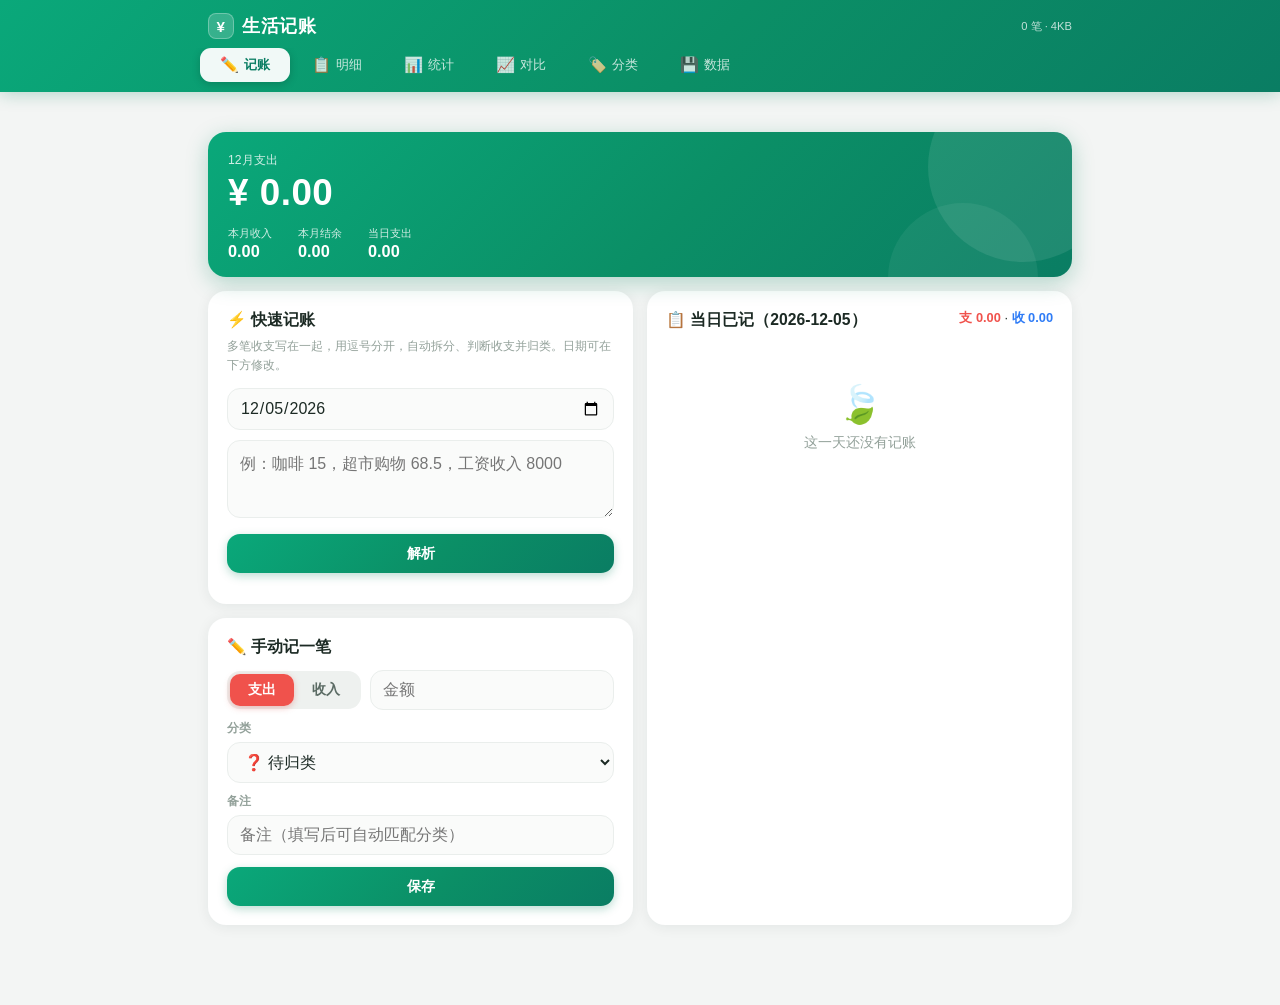
==== index.html @ 01156dc9 "Add files via upload" ====
<!DOCTYPE html>
<html lang="zh-CN">
<head>
<meta charset="UTF-8">
<meta name="viewport" content="width=device-width, initial-scale=1.0, viewport-fit=cover">
<meta name="theme-color" content="#0b8f66">
<meta name="apple-mobile-web-app-capable" content="yes">
<meta name="apple-mobile-web-app-status-bar-style" content="black-translucent">
<meta name="apple-mobile-web-app-title" content="生活记账">
<link rel="manifest" href="manifest.webmanifest">
<link rel="apple-touch-icon" href="icons/icon-192.png">
<link rel="icon" href="icons/icon-192.png">
<title>生活记账</title>
<link rel="stylesheet" href="css/style.css">
</head>
<body>
<header class="topbar">
  <div class="topbar-inner">
    <span class="logo"><span class="logo-mark">¥</span>生活记账</span>
    <span id="storageHint" class="storage-hint"></span>
  </div>
  <nav class="tabbar">
    <button class="tab active" data-tab="record"><span class="tab-icon">✏️</span><span>记账</span></button>
    <button class="tab" data-tab="detail"><span class="tab-icon">📋</span><span>明细</span></button>
    <button class="tab" data-tab="stats"><span class="tab-icon">📊</span><span>统计</span></button>
    <button class="tab" data-tab="compare"><span class="tab-icon">📈</span><span>对比</span></button>
    <button class="tab" data-tab="category"><span class="tab-icon">🏷️</span><span>分类</span></button>
    <button class="tab" data-tab="data"><span class="tab-icon">💾</span><span>数据</span></button>
  </nav>
</header>

<div id="remindHost" class="view" style="padding-bottom:0"></div>
<main id="view" class="view"></main>

<div id="toast" class="toast"></div>

<script src="js/store.js"></script>
<script src="js/theme.js"></script>
<script src="js/modal.js"></script>
<script src="js/parser.js"></script>
<script src="js/charts.js"></script>
<script src="js/xlsx.js"></script>
<script src="js/backup.js"></script>
<script src="js/app.js"></script>
<script>
if ('serviceWorker' in navigator && location.protocol !== 'file:') {
  navigator.serviceWorker.register('sw.js').catch(()=>{});
}
</script>
</body>
</html>
---- css/style.css ----
/* ===== 生活记账 — 视觉 2.0 ===== */
* { box-sizing: border-box; margin: 0; padding: 0; -webkit-tap-highlight-color: transparent; }
:root {
  --brand: #0b8f66;
  --brand-2: #0aa87a;
  --brand-deep: #086b4d;
  --grad: linear-gradient(135deg, #0aa87a 0%, #0b8f66 55%, #0a7d63 100%);
  --danger: #f0524c;
  --danger-soft: #fdeceb;
  --income: #2f7cf6;
  --income-soft: #eaf1fe;
  --bg: #f3f5f4;
  --card: #ffffff;
  --text: #1c2a24;
  --text-2: #5b6b64;
  --text-3: #93a19a;
  --line: #eaeeec;
  --r-lg: 18px;
  --r-md: 13px;
  --shadow: 0 2px 14px rgba(18, 46, 36, .07);
  --shadow-sm: 0 1px 5px rgba(18, 46, 36, .06);
  --btn-shadow: rgba(10, 130, 92, .28);
  --brand-soft: #eef4f1;
  --brand-soft-2: #e3ede8;
  --input-bg: #fafbfa;
  --track: #eef1ef;
}
html { font-size: 15px; }
body {
  font-family: -apple-system, BlinkMacSystemFont, "PingFang SC", "HarmonyOS Sans SC", "Microsoft YaHei UI", "Microsoft YaHei", sans-serif;
  background: var(--bg); color: var(--text);
  min-height: 100vh;
  padding-bottom: 40px;
}
::selection { background: var(--brand-soft-2); }

/* ===== 顶栏 + 顶部导航 ===== */
.topbar {
  position: sticky; top: 0; z-index: 30;
  background: var(--grad);
  padding-top: env(safe-area-inset-top);
  box-shadow: 0 2px 16px var(--btn-shadow);
}
.topbar-inner {
  max-width: 900px; margin: 0 auto;
  display: flex; align-items: center; justify-content: space-between;
  padding: 13px 18px 9px;
}
.logo { font-weight: 800; font-size: 1.12rem; color: #fff; letter-spacing: .5px; display: flex; align-items: center; gap: 8px; }
.logo-mark {
  display: inline-flex; align-items: center; justify-content: center;
  width: 26px; height: 26px; border-radius: 8px;
  background: rgba(255,255,255,.18); border: 1px solid rgba(255,255,255,.28);
  font-size: .95rem; font-weight: 800;
}
.storage-hint { font-size: .7rem; color: rgba(255,255,255,.75); font-variant-numeric: tabular-nums; }

.tabbar {
  max-width: 900px; margin: 0 auto;
  display: flex; gap: 2px;
  padding: 0 10px 10px;
  overflow-x: auto; scrollbar-width: none;
}
.tabbar::-webkit-scrollbar { display: none; }
.tab {
  flex: 1 0 auto; border: 0; cursor: pointer;
  display: flex; align-items: center; justify-content: center; gap: 5px;
  padding: 8px 13px; border-radius: 11px;
  background: transparent; color: rgba(255,255,255,.78);
  font-size: .84rem; font-weight: 500; white-space: nowrap;
  transition: background .18s, color .18s;
}
.tab .tab-icon { font-size: .95rem; line-height: 1; }
.tab:hover { background: rgba(255,255,255,.1); }
.tab.active {
  background: rgba(255,255,255,.94); color: var(--brand-deep); font-weight: 700;
  box-shadow: 0 2px 8px rgba(0, 0, 0, .18);
}

/* ===== 主区域 ===== */
.view { max-width: 900px; margin: 0 auto; padding: 16px 14px 30px; }

/* ===== 卡片 ===== */
.card {
  background: var(--card); border-radius: var(--r-lg);
  box-shadow: var(--shadow); padding: 18px; margin-bottom: 14px;
  border: 1px solid rgba(255,255,255,.6);
}
.card h3 { font-size: .98rem; font-weight: 700; margin-bottom: 12px; display: flow-root; }
.card .sub { font-size: .78rem; color: var(--text-3); margin: -6px 0 12px; line-height: 1.55; }

/* ===== 渐变总览卡 ===== */
.hero {
  background: var(--grad); border-radius: var(--r-lg);
  color: #fff; padding: 20px 20px 16px; margin-bottom: 14px;
  box-shadow: 0 6px 22px var(--btn-shadow);
  position: relative; overflow: hidden;
}
.hero::after {
  content: ''; position: absolute; right: -46px; top: -60px;
  width: 190px; height: 190px; border-radius: 50%;
  background: rgba(255,255,255,.09);
}
.hero::before {
  content: ''; position: absolute; right: 34px; bottom: -76px;
  width: 150px; height: 150px; border-radius: 50%;
  background: rgba(255,255,255,.06);
}
.hero .h-label { font-size: .76rem; color: rgba(255,255,255,.82); }
.hero .h-big {
  font-size: 2rem; font-weight: 800; letter-spacing: .5px;
  font-variant-numeric: tabular-nums; margin: 3px 0 12px;
}
.hero .h-row { display: flex; gap: 26px; position: relative; z-index: 1; }
.hero .h-item .h-label { font-size: .7rem; }
.hero .h-item .h-val { font-size: 1.02rem; font-weight: 700; font-variant-numeric: tabular-nums; margin-top: 1px; }

/* ===== 表单 ===== */
input, select, textarea, button { font: inherit; color: inherit; }
input[type=date], input[type=text], input[type=number], input[type=month], select, textarea {
  width: 100%; padding: 10px 12px; border: 1.5px solid var(--line);
  border-radius: var(--r-md); background: var(--input-bg); outline: none;
  transition: border-color .15s, background .15s;
}
input:focus, textarea:focus, select:focus { border-color: var(--brand-2); background: #fff; }
textarea { resize: vertical; min-height: 78px; line-height: 1.6; }
label.fld { display: block; font-size: .76rem; color: var(--text-3); margin: 10px 0 5px; font-weight: 600; }
.row { display: flex; gap: 9px; align-items: center; }
.row > * { flex: 1; }
.row .narrow { flex: 0 0 auto; }

.btn {
  display: inline-flex; align-items: center; justify-content: center; gap: 5px;
  padding: 10px 18px; border: 0; border-radius: var(--r-md); cursor: pointer;
  background: var(--grad); color: #fff; font-weight: 700; font-size: .9rem;
  box-shadow: 0 3px 10px var(--btn-shadow);
  transition: transform .12s, box-shadow .12s, filter .12s;
}
.btn:hover { filter: brightness(1.05); }
.btn:active { transform: scale(.97); box-shadow: 0 1px 4px var(--btn-shadow); }
.btn.ghost { background: var(--brand-soft); color: var(--brand-deep); box-shadow: none; }
.btn.danger { background: linear-gradient(135deg, #f2655f, #e04841); box-shadow: 0 3px 10px rgba(220, 70, 60, .25); }
.btn.small { padding: 6px 12px; font-size: .78rem; border-radius: 10px; }
.btn.block { width: 100%; margin-top: 12px; }
.btn:disabled { opacity: .5; cursor: default; }

/* 支出/收入切换 */
.seg { display: inline-flex; background: var(--track); border-radius: var(--r-md); padding: 3px; }
.seg button {
  border: 0; background: transparent; padding: 7px 18px; cursor: pointer;
  color: var(--text-2); font-size: .85rem; font-weight: 600; border-radius: 10px;
  transition: all .15s;
}
.seg button.on-expense { background: var(--danger); color: #fff; box-shadow: 0 2px 6px rgba(224,82,76,.35); }
.seg button.on-income { background: var(--income); color: #fff; box-shadow: 0 2px 6px rgba(47,124,246,.35); }

/* 金额颜色 */
.amt-expense { color: var(--danger); font-weight: 700; font-variant-numeric: tabular-nums; }
.amt-income { color: var(--income); font-weight: 700; font-variant-numeric: tabular-nums; }

/* ===== 解析预览 ===== */
.parse-list { margin-top: 12px; }
.parse-item {
  display: flex; gap: 7px; align-items: center;
  padding: 8px 0; border-bottom: 1px dashed var(--line);
}
.parse-item:last-child { border-bottom: 0; }
.parse-item .p-note { flex: 1 1 40%; font-size: .85rem; min-width: 0; overflow: hidden; text-overflow: ellipsis; white-space: nowrap; }
.parse-item select { flex: 0 0 112px; padding: 6px 8px; font-size: .8rem; border-radius: 9px; }
.parse-item input.p-amt { flex: 0 0 86px; padding: 6px 8px; font-size: .85rem; text-align: right; border-radius: 9px; }
.parse-item .p-type {
  flex: 0 0 auto; border: 0; border-radius: 8px; padding: 5px 9px;
  font-size: .74rem; font-weight: 700; cursor: pointer; color: #fff;
}
.parse-item .p-type.t-expense { background: var(--danger); }
.parse-item .p-type.t-income { background: var(--income); }
.parse-item .p-del { flex: 0 0 auto; border: 0; background: none; color: var(--text-3); cursor: pointer; font-size: 1rem; padding: 3px; }
.parse-item .p-del:hover { color: var(--danger); }

/* ===== 记录条目 ===== */
.day-group { margin-bottom: 6px; }
.day-head {
  display: flex; justify-content: space-between; align-items: baseline;
  padding: 10px 6px 7px; font-size: .78rem; color: var(--text-3);
}
.day-head b { color: var(--text); font-size: .88rem; font-weight: 700; }
.day-list { background: var(--card); border-radius: var(--r-lg); box-shadow: var(--shadow-sm); overflow: hidden; }
.entry {
  display: flex; align-items: center; gap: 11px;
  padding: 11px 14px;
  border-bottom: 1px solid var(--line);
  transition: background .12s;
}
.entry:last-child { border-bottom: 0; }
.entry:hover { background: var(--input-bg); }
.entry .e-ico {
  flex: 0 0 38px; width: 38px; height: 38px; border-radius: 12px;
  display: flex; align-items: center; justify-content: center;
  font-size: 1.15rem; cursor: pointer; user-select: none;
}
.entry .e-mid { flex: 1; min-width: 0; }
.entry .e-cat { font-size: .84rem; font-weight: 600; }
.entry .e-cat.unknown { color: var(--danger); }
.entry .e-note { font-size: .73rem; color: var(--text-3); margin-top: 1px; overflow: hidden; text-overflow: ellipsis; white-space: nowrap; }
.entry .e-amt { flex: 0 0 auto; font-size: .95rem; }
.entry .e-ops { flex: 0 0 auto; display: flex; gap: 0; opacity: .55; }
.entry .e-ops button { border: 0; background: none; cursor: pointer; font-size: .9rem; color: var(--text-3); padding: 4px 5px; border-radius: 7px; }
.entry .e-ops button:hover { background: var(--track); color: var(--text); }
.entry.editing { flex-wrap: wrap; background: var(--brand-soft); }

/* ===== 汇总条 ===== */
.summary-strip { display: flex; gap: 10px; margin-bottom: 14px; }
.summary-box {
  flex: 1; background: var(--card); border-radius: var(--r-lg); box-shadow: var(--shadow-sm);
  padding: 12px 8px; text-align: center;
}
.summary-box .s-label { font-size: .7rem; color: var(--text-3); }
.summary-box .s-val { font-size: 1.06rem; font-weight: 800; margin-top: 3px; font-variant-numeric: tabular-nums; }

/* ===== 期间导航 ===== */
.period-nav { display: flex; align-items: center; gap: 9px; margin-bottom: 14px; }
.period-nav .pn-btn {
  flex: 0 0 auto; width: 36px; height: 36px; border: 0;
  border-radius: 11px; background: var(--card); box-shadow: var(--shadow-sm);
  cursor: pointer; font-size: 1.05rem; color: var(--text-2);
}
.period-nav .pn-btn:hover { color: var(--brand); }
.period-nav .pn-label {
  flex: 1; text-align: center; font-weight: 800; font-size: 1rem;
  border: 0; background: var(--card); box-shadow: var(--shadow-sm);
  border-radius: 11px; padding: 9px 8px; cursor: pointer; color: var(--text);
  transition: color .15s, box-shadow .15s;
}
.period-nav .pn-label:hover { color: var(--brand); box-shadow: var(--shadow); }
.period-nav input[type=month] { flex: 1; text-align: center; font-weight: 800; background: var(--card); border: 0; box-shadow: var(--shadow-sm); }

.pill-group { display: flex; gap: 7px; flex-wrap: wrap; margin-bottom: 14px; align-items: center; }
.pill {
  border: 0; background: var(--card); border-radius: 20px;
  padding: 7px 15px; font-size: .8rem; cursor: pointer; color: var(--text-2);
  box-shadow: var(--shadow-sm); font-weight: 600;
  transition: all .15s;
}
.pill:hover { color: var(--brand); }
.pill.active { background: var(--grad); color: #fff; box-shadow: 0 3px 10px var(--btn-shadow); }

/* ===== 分类统计行 ===== */
.cat-row { display: flex; align-items: center; gap: 10px; padding: 9px 2px; }
.cat-row .c-ico {
  flex: 0 0 34px; width: 34px; height: 34px; border-radius: 10px;
  display: flex; align-items: center; justify-content: center; font-size: 1rem;
}
.cat-row .c-name { flex: 1; font-size: .85rem; font-weight: 600; min-width: 0; }
.cat-row .c-cnt { font-size: .7rem; color: var(--text-3); font-weight: 400; }
.cat-row .c-amt { font-weight: 700; font-size: .88rem; font-variant-numeric: tabular-nums; }
.cat-row .c-pct { flex: 0 0 44px; text-align: right; font-size: .73rem; color: var(--text-3); font-variant-numeric: tabular-nums; }
.bar-bg { height: 4px; background: var(--track); border-radius: 2px; overflow: hidden; margin-top: 4px; }
.bar-fg { height: 100%; border-radius: 2px; }

/* ===== 分类管理 ===== */
.cat-edit { display: flex; flex-direction: column; gap: 5px; padding: 11px 0; border-bottom: 1px solid var(--line); }
.cat-edit:last-child { border-bottom: 0; }
.cat-edit .ce-top { display: flex; gap: 7px; align-items: center; }
.cat-edit input.ce-icon { flex: 0 0 46px; text-align: center; padding: 6px 2px; font-size: 1rem; border-radius: 10px; }
.cat-edit input.ce-name { flex: 0 0 108px; padding: 7px 9px; font-size: .85rem; border-radius: 10px; }
.cat-edit input.ce-color { flex: 0 0 38px; height: 34px; padding: 2px; border: 1.5px solid var(--line); border-radius: 10px; background: var(--card); cursor: pointer; }
.cat-edit input.ce-kw { padding: 7px 9px; font-size: .78rem; border-radius: 10px; }
.cat-edit .ce-del { flex: 0 0 auto; border: 0; background: none; color: var(--text-3); cursor: pointer; font-size: 1rem; padding: 4px; border-radius: 8px; }
.cat-edit .ce-del:hover { color: var(--danger); background: var(--danger-soft); }

/* ===== 图表 ===== */
.chart-wrap { width: 100%; overflow-x: auto; }
.chart-wrap svg { display: block; }
.legend { display: flex; flex-wrap: wrap; gap: 12px; margin-top: 10px; }
.legend .lg { display: flex; align-items: center; gap: 5px; font-size: .75rem; color: var(--text-2); font-weight: 600; }
.legend .lg .dot { width: 9px; height: 9px; border-radius: 3px; }

/* ===== 表格 ===== */
table.simple { width: 100%; border-collapse: collapse; font-size: .8rem; font-variant-numeric: tabular-nums; }
table.simple th, table.simple td { padding: 7px 9px; border-bottom: 1px solid var(--line); text-align: right; white-space: nowrap; }
table.simple th:first-child, table.simple td:first-child { text-align: left; }
table.simple th { color: var(--text-3); font-weight: 600; background: var(--input-bg); }
table.simple tr:last-child td { border-bottom: 0; }
.table-scroll { overflow-x: auto; }

/* ===== toast ===== */
.toast {
  position: fixed; left: 50%; top: 76px; transform: translateX(-50%) translateY(-8px);
  background: rgba(24, 36, 30, .93); color: #fff; padding: 10px 20px; border-radius: 24px;
  font-size: .85rem; opacity: 0; pointer-events: none; transition: all .28s cubic-bezier(.2,.8,.3,1); z-index: 99;
  max-width: 86vw; text-align: center; box-shadow: 0 6px 20px rgba(0,0,0,.2);
}
.toast.show { opacity: 1; transform: translateX(-50%) translateY(0); }

/* ===== 空状态 ===== */
.empty { text-align: center; color: var(--text-3); font-size: .85rem; padding: 40px 0; }
.empty .big { font-size: 2.3rem; margin-bottom: 8px; }

.badge { display: inline-block; min-width: 17px; padding: 1px 6px; border-radius: 10px; background: var(--danger); color: #fff; font-size: .66rem; text-align: center; font-weight: 700; }

/* ===== 分类按钮网格（分类页） ===== */
.cat-grid { display: grid; grid-template-columns: repeat(auto-fill, minmax(96px, 1fr)); gap: 9px; }
.cat-btn {
  border: 1.5px solid var(--line); background: var(--card); border-radius: var(--r-md);
  padding: 11px 6px 9px; cursor: pointer; text-align: center;
  display: flex; flex-direction: column; align-items: center; gap: 5px;
  transition: transform .12s, border-color .15s, box-shadow .15s;
  position: relative;
}
.cat-btn:hover { transform: translateY(-2px); box-shadow: var(--shadow); }
.cat-btn.on { border-color: var(--brand-2); background: var(--brand-soft); }
.cat-btn .cb-ico {
  width: 34px; height: 34px; border-radius: 11px;
  display: flex; align-items: center; justify-content: center; font-size: 1.05rem;
}
.cat-btn .cb-name { font-size: .76rem; font-weight: 600; line-height: 1.25; word-break: break-all; }
.cat-btn .cb-sum { font-size: .66rem; color: var(--text-3); font-variant-numeric: tabular-nums; }
.cat-btn .cb-kwn {
  position: absolute; top: 4px; right: 5px;
  font-size: .6rem; color: var(--text-3); background: var(--track, #eef1f0);
  border-radius: 8px; padding: 0 4px; line-height: 1.5;
}
.cat-add-btn { border-style: dashed; color: var(--text-3); justify-content: center; }

/* 分类详情抽屉 */
.cat-panel {
  margin-top: 12px; border: 1.5px solid var(--brand-2); border-radius: var(--r-md);
  padding: 14px; background: var(--brand-soft);
}
.cat-panel .cp-head { display: flex; align-items: center; gap: 9px; margin-bottom: 10px; }
.cat-panel .cp-head .cp-ico {
  width: 40px; height: 40px; border-radius: 12px; flex: 0 0 auto;
  display: flex; align-items: center; justify-content: center; font-size: 1.2rem;
}
.cat-panel .cp-head .cp-t { flex: 1; }
.cat-panel .cp-head .cp-t b { font-size: .95rem; }
.cat-panel .cp-head .cp-t div { font-size: .72rem; color: var(--text-3); }
.cat-panel .cp-close { border: 0; background: none; cursor: pointer; font-size: 1.1rem; color: var(--text-3); padding: 4px; }
.cat-panel .cp-recent { max-height: 220px; overflow-y: auto; border-radius: var(--r-md); background: var(--card); }
.cat-panel .cp-recent .entry { padding: 8px 11px; }

/* 关键词 tag */
.kw-box { display: flex; flex-wrap: wrap; gap: 5px; padding: 8px; background: var(--card); border-radius: var(--r-md); min-height: 40px; }
.kw-tag {
  display: inline-flex; align-items: center; gap: 4px;
  background: var(--brand-soft-2); color: var(--brand-deep);
  border-radius: 7px; padding: 3px 6px 3px 8px; font-size: .74rem; font-weight: 600;
}
.kw-tag button { border: 0; background: none; cursor: pointer; color: inherit; opacity: .5; font-size: .82rem; padding: 0 1px; line-height: 1; }
.kw-tag button:hover { opacity: 1; color: var(--danger); }

/* ===== 主题选择 ===== */
.theme-grid { display: grid; grid-template-columns: repeat(auto-fill, minmax(88px, 1fr)); gap: 10px; }
.theme-item { cursor: pointer; text-align: center; }
.theme-item .t-swatch {
  height: 46px; border-radius: var(--r-md); border: 2.5px solid transparent;
  display: flex; align-items: center; justify-content: center; color: #fff; font-size: 1.1rem;
  transition: transform .12s;
}
.theme-item:hover .t-swatch { transform: translateY(-2px); }
.theme-item.on .t-swatch { border-color: var(--text); }
.theme-item .t-name { font-size: .72rem; margin-top: 5px; color: var(--text-2); font-weight: 600; }

/* ===== 迷你图矩阵（对比页） ===== */
.mini-grid { display: grid; grid-template-columns: repeat(auto-fill, minmax(180px, 1fr)); gap: 10px; }
.mini-card { border: 1px solid var(--line); border-radius: var(--r-md); padding: 10px; background: var(--card); }
.mini-card .m-head { display: flex; align-items: center; gap: 6px; margin-bottom: 2px; }
.mini-card .m-head .m-ico { font-size: .9rem; }
.mini-card .m-head .m-name { font-size: .78rem; font-weight: 700; flex: 1; min-width: 0; overflow: hidden; text-overflow: ellipsis; white-space: nowrap; }
.mini-card .m-vals { display: flex; gap: 8px; flex-wrap: wrap; margin-bottom: 3px; }
.mini-card .m-v { font-size: .68rem; color: var(--text-3); font-variant-numeric: tabular-nums; }
.mini-card .m-v b { font-variant-numeric: tabular-nums; }
.mini-card .m-diff { font-size: .68rem; font-weight: 700; font-variant-numeric: tabular-nums; }

/* ===== 开关 ===== */
.switch { position: relative; display: inline-block; width: 44px; height: 25px; flex: 0 0 auto; }
.switch input { opacity: 0; width: 0; height: 0; }
.switch .sl {
  position: absolute; cursor: pointer; inset: 0; background: #cdd6d2;
  border-radius: 25px; transition: .22s;
}
.switch .sl:before {
  content: ''; position: absolute; height: 19px; width: 19px; left: 3px; bottom: 3px;
  background: #fff; border-radius: 50%; transition: .22s; box-shadow: 0 1px 3px rgba(0,0,0,.2);
}
.switch input:checked + .sl { background: var(--brand-2); }
.switch input:checked + .sl:before { transform: translateX(19px); }

/* 设置行 */
.set-row { display: flex; align-items: center; gap: 10px; padding: 10px 0; border-bottom: 1px solid var(--line); }
.set-row:last-child { border-bottom: 0; }
.set-row .sr-t { flex: 1; min-width: 0; }
.set-row .sr-t b { font-size: .86rem; font-weight: 600; display: block; }
.set-row .sr-t span { font-size: .72rem; color: var(--text-3); line-height: 1.5; }

/* 文件路径显示 */
.path-box {
  font-size: .74rem; color: var(--text-2); background: var(--brand-soft); border-radius: 9px;
  padding: 7px 10px; word-break: break-all; margin-top: 6px; font-family: ui-monospace, Consolas, monospace;
}

/* 图表工具条 */
.chart-tools { display: flex; gap: 6px; align-items: center; flex-wrap: wrap; margin-bottom: 10px; }
.chart-tools .spacer { flex: 1; }
.seg-mini { display: inline-flex; background: var(--track, #eef1ef); border-radius: 9px; padding: 2px; }
.seg-mini button {
  border: 0; background: transparent; padding: 5px 11px; cursor: pointer;
  color: var(--text-2); font-size: .75rem; font-weight: 600; border-radius: 7px; transition: all .15s;
}
.seg-mini button.on { background: var(--card); color: var(--brand-deep); box-shadow: var(--shadow-sm); }

/* 负债卡 */
.debt-strip { display: flex; gap: 10px; margin-bottom: 14px; flex-wrap: wrap; }
.debt-box {
  flex: 1 1 120px; border-radius: var(--r-lg); padding: 12px 14px;
  background: var(--card); box-shadow: var(--shadow-sm); border-left: 3px solid var(--line);
}
.debt-box .d-label { font-size: .7rem; color: var(--text-3); }
.debt-box .d-val { font-size: 1.02rem; font-weight: 800; margin-top: 3px; font-variant-numeric: tabular-nums; }
.debt-box.warn { border-left-color: #f5a524; }
.debt-box.bad { border-left-color: var(--danger); }
.debt-box.good { border-left-color: var(--brand-2); }

/* ===== 日期跳转选择器 ===== */
.pk-sec { margin-bottom: 14px; }
.pk-sec:last-child { margin-bottom: 0; }
.pk-label { font-size: .76rem; color: var(--text-3); font-weight: 600; margin-bottom: 7px; }
.pk-years { display: flex; gap: 6px; flex-wrap: wrap; }
.pk-y {
  border: 1.5px solid var(--line); background: var(--card); border-radius: 9px;
  padding: 7px 14px; font-size: .84rem; font-weight: 600; cursor: pointer; color: var(--text-2);
  transition: all .14s;
}
.pk-y:hover { border-color: var(--brand-2); }
.pk-y.on { background: var(--grad); border-color: transparent; color: #fff; }
.pk-months { display: grid; grid-template-columns: repeat(4, 1fr); gap: 6px; }
.pk-m {
  border: 1.5px solid var(--line); background: var(--card); border-radius: 9px;
  padding: 9px 2px 7px; cursor: pointer; text-align: center; transition: all .14s;
}
.pk-m:hover { border-color: var(--brand-2); }
.pk-m.on { background: var(--grad); border-color: transparent; }
.pk-m.on .pk-mn, .pk-m.on .pk-ma { color: #fff; }
.pk-m.empty { opacity: .42; }
.pk-mn { font-size: .82rem; font-weight: 600; color: var(--text); }
.pk-ma { font-size: .62rem; color: var(--text-3); font-variant-numeric: tabular-nums; margin-top: 1px; }
.pk-jump { display: flex; gap: 7px; align-items: center; }
.pk-jump input { flex: 1; }

/* 明细页里被跳转命中的那一天，高亮一下好找 */
.day-group.hit .day-head b { color: var(--brand); }
.day-group.hit .day-list {
  outline: 2px solid var(--brand-2); outline-offset: 2px;
  animation: hitFade 2.4s ease-out forwards;
}
@keyframes hitFade { 0%,60% { outline-color: var(--brand-2); } 100% { outline-color: transparent; } }

/* ===== 备份提醒条 ===== */
.remind-bar {
  display: flex; align-items: center; gap: 10px;
  background: #fff4e0; border: 1.5px solid #f0b95c; border-radius: var(--r-md);
  padding: 10px 12px; margin-bottom: 14px;
}
.remind-bar .rb-ico { font-size: 1.1rem; flex: 0 0 auto; }
.remind-bar .rb-t { flex: 1; min-width: 0; font-size: .8rem; color: #7a5410; line-height: 1.5; }
.remind-bar .rb-t b { color: #5c3d06; }
.remind-bar .btn { flex: 0 0 auto; }
.remind-bar .rb-x { border: 0; background: none; cursor: pointer; color: #b08a4a; font-size: .95rem; padding: 4px; flex: 0 0 auto; }
body.theme-dark .remind-bar { background: #3a2f18; border-color: #7a5f26; }
body.theme-dark .remind-bar .rb-t { color: #e8c98a; }
body.theme-dark .remind-bar .rb-t b { color: #f5dea8; }

/* ===== 弹窗 ===== */
.modal-mask {
  position: fixed; inset: 0; z-index: 200;
  background: rgba(12, 20, 16, .45); backdrop-filter: blur(2px);
  display: flex; align-items: center; justify-content: center;
  padding: 20px;
  opacity: 0; transition: opacity .16s;
}
.modal-mask.show { opacity: 1; }
.modal-box {
  background: var(--card); border-radius: var(--r-lg);
  box-shadow: 0 12px 40px rgba(0,0,0,.28);
  width: 100%; max-width: 420px; max-height: 86vh;
  display: flex; flex-direction: column;
  transform: translateY(10px) scale(.98); transition: transform .18s cubic-bezier(.2,.8,.3,1);
}
.modal-mask.show .modal-box { transform: none; }
.modal-head { padding: 16px 18px 10px; font-size: 1rem; font-weight: 700; }
.modal-body { padding: 0 18px; overflow-y: auto; flex: 1; }
.modal-foot { padding: 14px 18px 16px; display: flex; gap: 9px; justify-content: flex-end; }
.modal-foot .btn { min-width: 82px; }
.modal-hint { font-size: .78rem; color: var(--text-3); line-height: 1.55; margin-bottom: 9px; }
.modal-text { font-size: .87rem; line-height: 1.65; color: var(--text-2); white-space: pre-wrap; }
.modal-input { width: 100%; }
.modal-choices { display: flex; flex-direction: column; gap: 7px; }
.modal-choice {
  display: flex; align-items: flex-start; gap: 9px; cursor: pointer;
  border: 1.5px solid var(--line); border-radius: var(--r-md); padding: 10px 12px;
  transition: border-color .15s, background .15s;
}
.modal-choice:hover { border-color: var(--brand-2); }
.modal-choice input { margin-top: 3px; flex: 0 0 auto; accent-color: var(--brand-2); }
.modal-choice:has(input:checked) { border-color: var(--brand-2); background: var(--brand-soft); }
.modal-choice span { flex: 1; min-width: 0; }
.modal-choice b { font-size: .86rem; font-weight: 600; display: block; }
.modal-choice i { font-size: .74rem; color: var(--text-3); font-style: normal; line-height: 1.5; display: block; margin-top: 2px; }

/* ===== 深色主题微调 ===== */
body.theme-dark .card { border-color: rgba(255,255,255,.04); }
body.theme-dark input[type=date], body.theme-dark input[type=text], body.theme-dark input[type=number],
body.theme-dark input[type=month], body.theme-dark input[type=time], body.theme-dark select, body.theme-dark textarea {
  background: var(--input-bg); color: var(--text);
}
body.theme-dark input:focus, body.theme-dark textarea:focus, body.theme-dark select:focus { background: #2a333a; }
body.theme-dark .entry { border-bottom-color: #262f36; }
body.theme-dark .entry:hover { background: #232c33; }
body.theme-dark .entry.editing { background: #262f36; }
body.theme-dark .seg { background: #2a333a; }
body.theme-dark .btn.ghost { background: #2c363d; color: #cfe4da; }
body.theme-dark table.simple th { background: #232c33; }
body.theme-dark .bar-bg, body.theme-dark .cat-panel .cp-recent { background: #2a333a; }
body.theme-dark .day-list { background: var(--card); }
body.theme-dark .entry .e-ops button:hover { background: #2f393f; }
body.theme-dark .switch .sl { background: #46525a; }
body.theme-dark ::selection { background: #2c6b55; }
body.theme-dark .modal-mask { background: rgba(0,0,0,.6); }
body.theme-dark .cat-btn { background: #232c33; }
body.theme-dark .mini-card { background: #232c33; }

/* ===== 宽屏（平板 / 电脑） ===== */
@media (min-width: 720px) {
  html { font-size: 16px; }
  .view { padding: 20px 18px 40px; }
  /* 左右两栏等高：右栏卡片撑满整列 */
  .layout-wide { display: grid; grid-template-columns: 1fr 1fr; gap: 14px; align-items: stretch; }
  .layout-wide > .col { display: flex; flex-direction: column; min-width: 0; }
  .layout-wide > .col > .card:last-child { margin-bottom: 0; }
  .layout-wide > .col.grow > .card.fill { flex: 1; display: flex; flex-direction: column; min-height: 0; }
  .layout-wide > .col.grow > .card.fill > .fill-body { flex: 1; overflow-y: auto; min-height: 0; }
  .tab { flex: 0 0 auto; padding: 8px 20px; }
  .hero .h-big { font-size: 2.3rem; }
  .cat-grid { grid-template-columns: repeat(auto-fill, minmax(104px, 1fr)); }
}
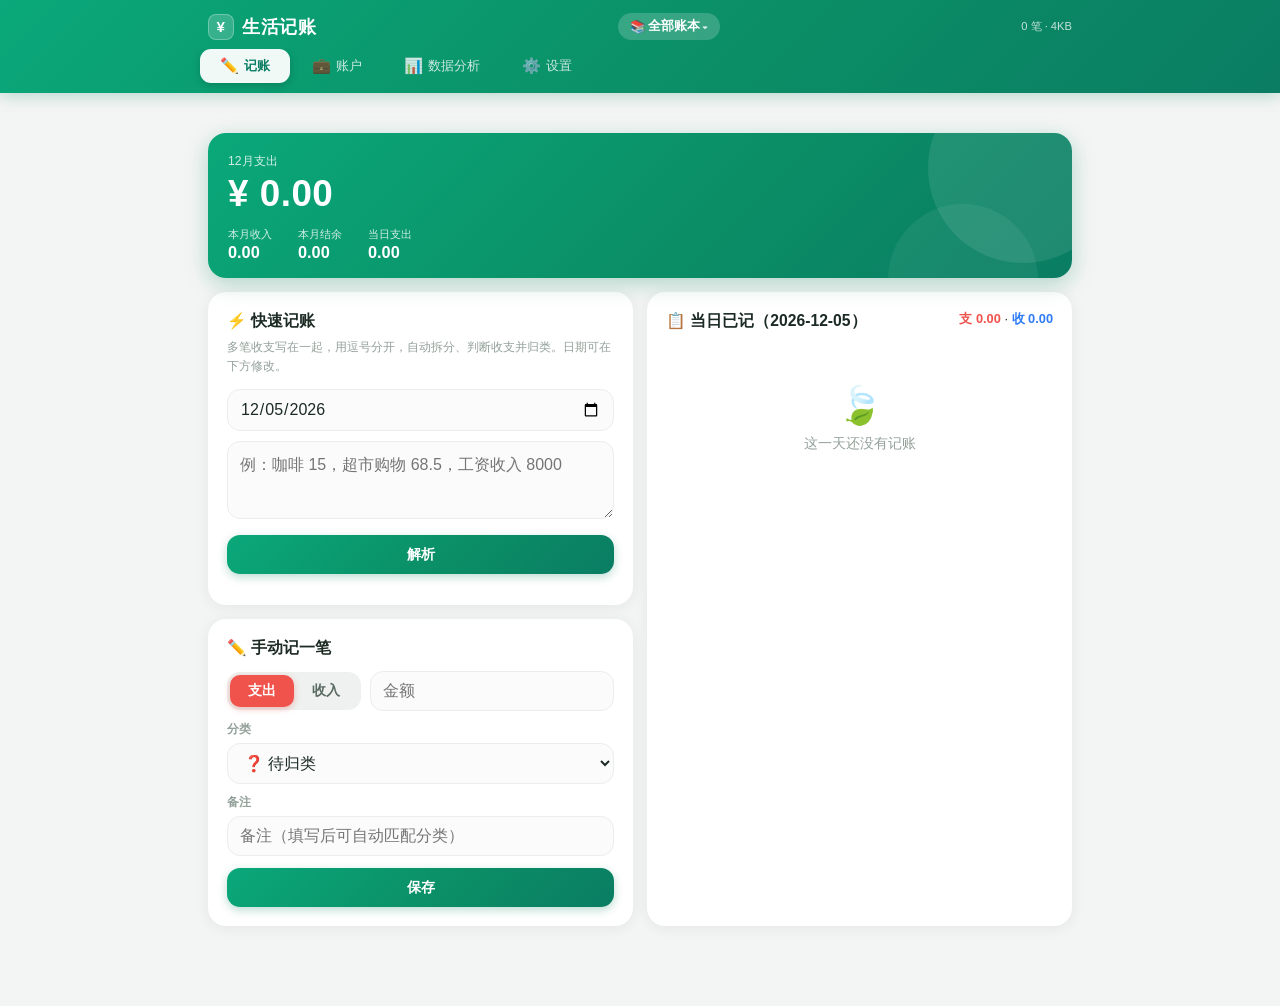
==== commit eec68654: "Add files via upload" ====
--- a/index.html
+++ b/index.html
@@ -17,15 +17,14 @@
 <header class="topbar">
   <div class="topbar-inner">
     <span class="logo"><span class="logo-mark">¥</span>生活记账</span>
+    <button id="ledgerChip" class="ledger-chip" title="切换 / 管理账本">📒 <span id="ledgerName">全部账本</span> <span class="lc-caret">▾</span></button>
     <span id="storageHint" class="storage-hint"></span>
   </div>
   <nav class="tabbar">
     <button class="tab active" data-tab="record"><span class="tab-icon">✏️</span><span>记账</span></button>
-    <button class="tab" data-tab="detail"><span class="tab-icon">📋</span><span>明细</span></button>
-    <button class="tab" data-tab="stats"><span class="tab-icon">📊</span><span>统计</span></button>
-    <button class="tab" data-tab="compare"><span class="tab-icon">📈</span><span>对比</span></button>
-    <button class="tab" data-tab="category"><span class="tab-icon">🏷️</span><span>分类</span></button>
-    <button class="tab" data-tab="data"><span class="tab-icon">💾</span><span>数据</span></button>
+    <button class="tab" data-tab="accounts"><span class="tab-icon">💼</span><span>账户</span></button>
+    <button class="tab" data-tab="analysis"><span class="tab-icon">📊</span><span>数据分析</span></button>
+    <button class="tab" data-tab="settings"><span class="tab-icon">⚙️</span><span>设置</span></button>
   </nav>
 </header>
 
--- a/css/style.css
+++ b/css/style.css
@@ -421,6 +421,82 @@
 .debt-box.bad { border-left-color: var(--danger); }
 .debt-box.good { border-left-color: var(--brand-2); }
 
+/* ===== 顶部账本切换标签 ===== */
+.ledger-chip {
+  border: 0; cursor: pointer; border-radius: 20px;
+  background: rgba(255,255,255,.18); color: #fff;
+  padding: 5px 12px; font-size: .8rem; font-weight: 600;
+  display: inline-flex; align-items: center; gap: 2px; max-width: 46vw;
+  white-space: nowrap; overflow: hidden;
+}
+.ledger-chip:hover { background: rgba(255,255,255,.28); }
+.ledger-chip #ledgerName { overflow: hidden; text-overflow: ellipsis; }
+.ledger-chip .lc-caret { opacity: .8; font-size: .7rem; }
+
+/* 账本切换弹窗 */
+.ledger-list { display: flex; flex-direction: column; gap: 6px; margin-bottom: 12px; }
+.ledger-row {
+  display: flex; align-items: center; gap: 10px; width: 100%;
+  border: 1.5px solid var(--line); background: var(--card); border-radius: var(--r-md);
+  padding: 11px 13px; cursor: pointer; text-align: left; color: var(--text);
+}
+.ledger-row:hover { border-color: var(--brand-2); }
+.ledger-row.on { background: var(--brand-soft); border-color: var(--brand-2); }
+.ledger-row .lr-ico { font-size: 1.15rem; flex: 0 0 auto; }
+.ledger-row .lr-name { flex: 1; font-size: .88rem; font-weight: 600; }
+.ledger-row .lr-ck { color: var(--brand); font-weight: 800; }
+
+/* ===== 子标签栏（数据分析 / 设置） ===== */
+.subtab-bar {
+  display: flex; gap: 6px; margin-bottom: 14px;
+  background: var(--card); padding: 5px; border-radius: var(--r-md); box-shadow: var(--shadow-sm);
+}
+.subtab {
+  flex: 1; border: 0; background: transparent; cursor: pointer;
+  padding: 9px 6px; border-radius: 10px; font-size: .86rem; font-weight: 600; color: var(--text-2);
+  transition: all .15s;
+}
+.subtab.on { background: var(--grad); color: #fff; box-shadow: 0 2px 8px var(--btn-shadow); }
+
+/* ===== 账户页 ===== */
+.acct-list { display: flex; flex-direction: column; gap: 8px; }
+.acct-row {
+  display: flex; align-items: center; gap: 12px; width: 100%;
+  border: 1px solid var(--line); background: var(--card); border-radius: var(--r-md);
+  padding: 11px 13px; cursor: pointer; text-align: left; color: var(--text);
+  transition: transform .1s, box-shadow .15s;
+}
+.acct-row:hover { transform: translateY(-1px); box-shadow: var(--shadow-sm); }
+.acct-row .ar-ico {
+  flex: 0 0 40px; width: 40px; height: 40px; border-radius: 12px;
+  display: flex; align-items: center; justify-content: center; font-size: 1.2rem;
+}
+.acct-row .ar-mid { flex: 1; min-width: 0; }
+.acct-row .ar-name { font-size: .9rem; font-weight: 700; display: block; }
+.acct-row .ar-name .ar-kind { font-size: .68rem; font-weight: 400; color: var(--text-3); font-style: normal; margin-left: 4px; }
+.acct-row .ar-sub { font-size: .72rem; color: var(--text-3); }
+.acct-row .ar-bal { font-size: 1.02rem; font-weight: 800; font-variant-numeric: tabular-nums; }
+.acct-row .ar-bal.neg { color: var(--danger); }
+
+.acct-pick { display: flex; align-items: center; gap: 10px; }
+
+/* 账户标签（明细里的小标记） */
+.e-acct {
+  font-size: .66rem; color: var(--text-3); background: var(--track);
+  border-radius: 6px; padding: 1px 5px; margin-left: 6px; font-weight: 500; white-space: nowrap;
+}
+
+/* 账本管理（设置页） */
+.ledger-manage { display: flex; flex-direction: column; gap: 6px; margin-bottom: 12px; }
+.lm-row { display: flex; align-items: center; gap: 10px; padding: 9px 4px; border-bottom: 1px solid var(--line); }
+.lm-row:last-child { border-bottom: 0; }
+.lm-row .lm-ico { font-size: 1.1rem; }
+.lm-row .lm-name { flex: 1; font-size: .86rem; font-weight: 600; }
+.lm-row .lm-cnt { font-size: .72rem; color: var(--text-3); }
+.lm-row button { border: 0; background: none; cursor: pointer; font-size: .95rem; padding: 4px 5px; border-radius: 7px; color: var(--text-3); }
+.lm-row button:hover { background: var(--track); }
+.lm-row .lm-del:hover { color: var(--danger); }
+
 /* ===== 日期跳转选择器 ===== */
 .pk-sec { margin-bottom: 14px; }
 .pk-sec:last-child { margin-bottom: 0; }
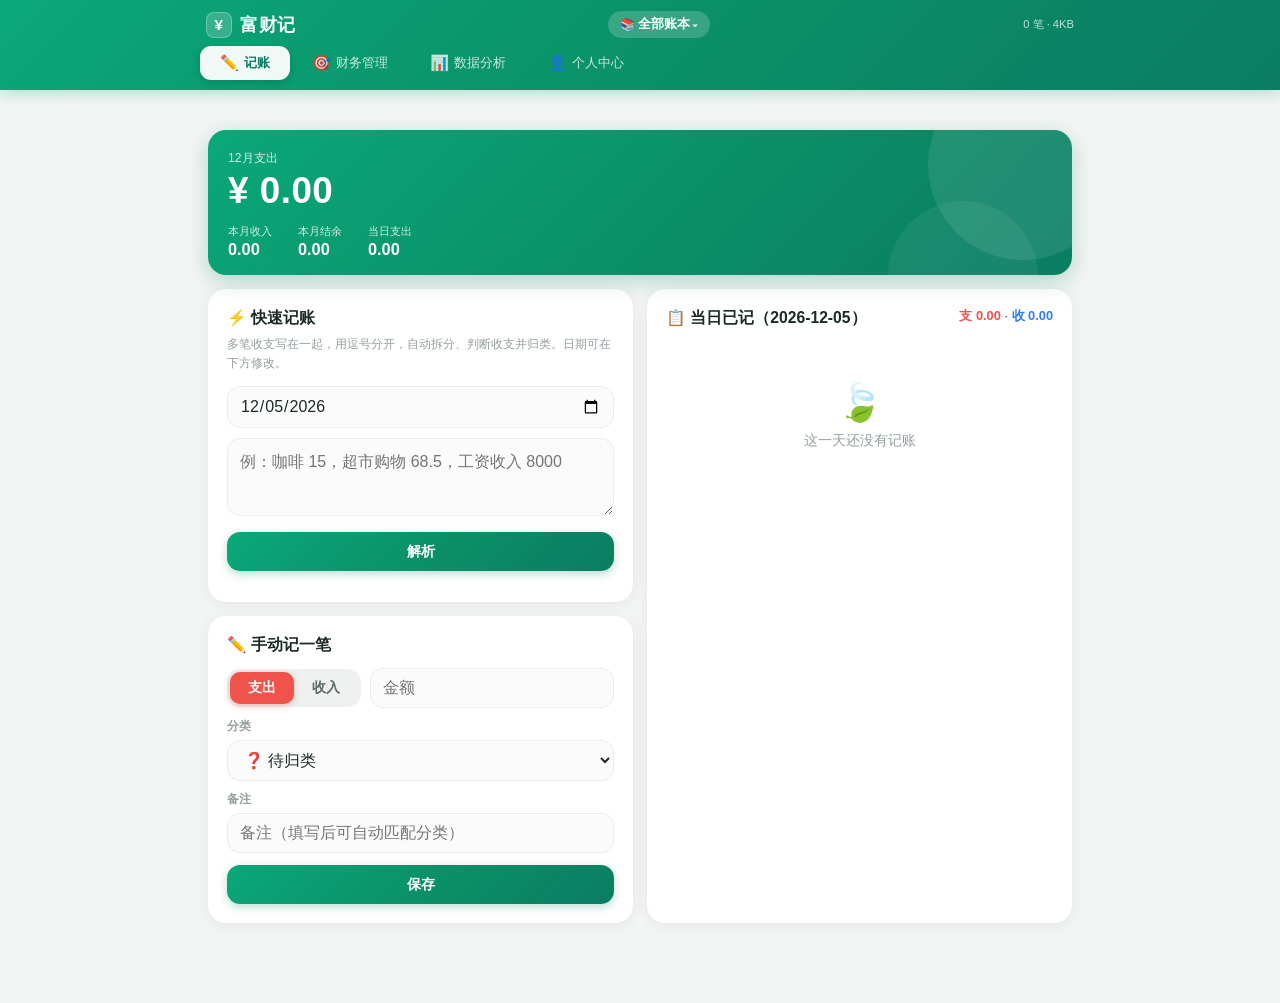
==== commit 807b1c0b: "Add files via upload" ====
--- a/index.html
+++ b/index.html
@@ -1,50 +1,51 @@
-<!DOCTYPE html>
-<html lang="zh-CN">
-<head>
-<meta charset="UTF-8">
-<meta name="viewport" content="width=device-width, initial-scale=1.0, viewport-fit=cover">
-<meta name="theme-color" content="#0b8f66">
-<meta name="apple-mobile-web-app-capable" content="yes">
-<meta name="apple-mobile-web-app-status-bar-style" content="black-translucent">
-<meta name="apple-mobile-web-app-title" content="生活记账">
-<link rel="manifest" href="manifest.webmanifest">
-<link rel="apple-touch-icon" href="icons/icon-192.png">
-<link rel="icon" href="icons/icon-192.png">
-<title>生活记账</title>
-<link rel="stylesheet" href="css/style.css">
-</head>
-<body>
-<header class="topbar">
-  <div class="topbar-inner">
-    <span class="logo"><span class="logo-mark">¥</span>生活记账</span>
-    <button id="ledgerChip" class="ledger-chip" title="切换 / 管理账本">📒 <span id="ledgerName">全部账本</span> <span class="lc-caret">▾</span></button>
-    <span id="storageHint" class="storage-hint"></span>
-  </div>
-  <nav class="tabbar">
-    <button class="tab active" data-tab="record"><span class="tab-icon">✏️</span><span>记账</span></button>
-    <button class="tab" data-tab="accounts"><span class="tab-icon">💼</span><span>账户</span></button>
-    <button class="tab" data-tab="analysis"><span class="tab-icon">📊</span><span>数据分析</span></button>
-    <button class="tab" data-tab="settings"><span class="tab-icon">⚙️</span><span>设置</span></button>
-  </nav>
-</header>
-
-<div id="remindHost" class="view" style="padding-bottom:0"></div>
-<main id="view" class="view"></main>
-
-<div id="toast" class="toast"></div>
-
-<script src="js/store.js"></script>
-<script src="js/theme.js"></script>
-<script src="js/modal.js"></script>
-<script src="js/parser.js"></script>
-<script src="js/charts.js"></script>
-<script src="js/xlsx.js"></script>
-<script src="js/backup.js"></script>
-<script src="js/app.js"></script>
-<script>
-if ('serviceWorker' in navigator && location.protocol !== 'file:') {
-  navigator.serviceWorker.register('sw.js').catch(()=>{});
-}
-</script>
-</body>
-</html>
+<!DOCTYPE html>
+<html lang="zh-CN">
+<head>
+<meta charset="UTF-8">
+<meta name="viewport" content="width=device-width, initial-scale=1.0, viewport-fit=cover">
+<meta name="theme-color" content="#0b8f66">
+<meta name="apple-mobile-web-app-capable" content="yes">
+<meta name="apple-mobile-web-app-status-bar-style" content="black-translucent">
+<meta name="apple-mobile-web-app-title" content="富财记">
+<link rel="manifest" href="manifest.webmanifest">
+<link rel="apple-touch-icon" href="icons/icon-192.png">
+<link rel="icon" href="icons/icon-192.png">
+<title>富财记</title>
+<link rel="stylesheet" href="css/style.css">
+</head>
+<body>
+<header class="topbar">
+  <div class="topbar-inner">
+    <span class="logo"><span class="logo-mark">¥</span>富财记</span>
+    <button id="ledgerChip" class="ledger-chip" title="切换 / 管理账本">📒 <span id="ledgerName">全部账本</span> <span class="lc-caret">▾</span></button>
+    <span id="storageHint" class="storage-hint"></span>
+  </div>
+  <nav class="tabbar">
+    <button class="tab active" data-tab="record"><span class="tab-icon">✏️</span><span>记账</span></button>
+    <button class="tab" data-tab="finance"><span class="tab-icon">🎯</span><span>财务管理</span></button>
+    <button class="tab" data-tab="analysis"><span class="tab-icon">📊</span><span>数据分析</span></button>
+    <button class="tab" data-tab="settings"><span class="tab-icon">👤</span><span>个人中心</span></button>
+  </nav>
+</header>
+
+<div id="remindHost" class="view" style="padding-bottom:0"></div>
+<main id="view" class="view"></main>
+
+<div id="toast" class="toast"></div>
+
+<script src="js/store.js"></script>
+<script src="js/theme.js"></script>
+<script src="js/license.js"></script>
+<script src="js/modal.js"></script>
+<script src="js/parser.js"></script>
+<script src="js/charts.js"></script>
+<script src="js/xlsx.js"></script>
+<script src="js/backup.js"></script>
+<script src="js/app.js"></script>
+<script>
+if ('serviceWorker' in navigator && location.protocol !== 'file:') {
+  navigator.serviceWorker.register('sw.js').catch(()=>{});
+}
+</script>
+</body>
+</html>
--- a/css/style.css
+++ b/css/style.css
@@ -41,10 +41,15 @@
   padding-top: env(safe-area-inset-top);
   box-shadow: 0 2px 16px var(--btn-shadow);
 }
+/* 装成 APP（iOS 加到主屏幕 / 安卓 APK）时，网页会画到状态栏底下，
+   顶栏必须让开状态栏/刘海，否则标签和账本按钮被顶到最上面点不动。
+   env() 在部分设备上返回 0，所以用 max() 兜一个安全值。 */
+body.pwa-standalone .topbar { padding-top: max(env(safe-area-inset-top), 44px); }
+body.native-shell  .topbar { padding-top: max(env(safe-area-inset-top), 28px); }
 .topbar-inner {
   max-width: 900px; margin: 0 auto;
-  display: flex; align-items: center; justify-content: space-between;
-  padding: 13px 18px 9px;
+  display: flex; align-items: center; justify-content: space-between; gap: 10px;
+  padding: 11px 16px 8px;
 }
 .logo { font-weight: 800; font-size: 1.12rem; color: #fff; letter-spacing: .5px; display: flex; align-items: center; gap: 8px; }
 .logo-mark {
@@ -430,8 +435,14 @@
   white-space: nowrap; overflow: hidden;
 }
 .ledger-chip:hover { background: rgba(255,255,255,.28); }
+.ledger-chip:active { background: rgba(255,255,255,.36); }
 .ledger-chip #ledgerName { overflow: hidden; text-overflow: ellipsis; }
 .ledger-chip .lc-caret { opacity: .8; font-size: .7rem; }
+/* 手机上省掉右边的「N笔·KB」提示，给账本按钮腾地方 */
+@media (max-width: 560px) {
+  .storage-hint { display: none; }
+  .ledger-chip { max-width: 60vw; }
+}
 
 /* 账本切换弹窗 */
 .ledger-list { display: flex; flex-direction: column; gap: 6px; margin-bottom: 12px; }
@@ -496,6 +507,104 @@
 .lm-row button { border: 0; background: none; cursor: pointer; font-size: .95rem; padding: 4px 5px; border-radius: 7px; color: var(--text-3); }
 .lm-row button:hover { background: var(--track); }
 .lm-row .lm-del:hover { color: var(--danger); }
+
+/* ===== 联系作者 / 授权 ===== */
+.contact-box { text-align: center; padding: 6px 0; }
+.contact-qr { width: 200px; max-width: 70%; border-radius: 12px; border: 1px solid var(--line); }
+.contact-fallback { font-size: .8rem; color: var(--text-3); padding: 30px; }
+.contact-tip { margin-top: 10px; font-size: .9rem; font-weight: 700; }
+.contact-tip span { font-size: .76rem; font-weight: 400; color: var(--text-3); }
+.lic-ok { font-size: .92rem; font-weight: 600; color: var(--brand); }
+.lic-warn { font-size: .86rem; font-weight: 600; color: #b5771a; background: #fff4e0; border-radius: 10px; padding: 10px 12px; line-height: 1.6; }
+body.theme-dark .lic-warn { background: #3a2f18; color: #e8c98a; }
+
+/* 授权闸门（未授权时全屏挡住）*/
+.gate-mask {
+  position: fixed; inset: 0; z-index: 200; background: var(--bg);
+  display: flex; align-items: center; justify-content: center; padding: 20px;
+  padding-top: max(env(safe-area-inset-top), 20px);
+  overflow-y: auto;   /* 手机上内容比屏幕高时能滚动，别把激活按钮挡没了 */
+}
+.gate-card { max-width: 420px; width: 100%; background: var(--card); border-radius: var(--r-lg); box-shadow: var(--shadow); padding: 22px; }
+.gate-card h2 { font-size: 1.15rem; margin-bottom: 6px; }
+.gate-card .sub { font-size: .82rem; color: var(--text-3); line-height: 1.6; margin-bottom: 14px; }
+.gate-card .path-box { margin: 6px 0; }
+
+/* ===== 负债明细 ===== */
+.debt-ledger { background: var(--input-bg); border-radius: var(--r-md); padding: 6px 12px; }
+.dl-row { display: flex; justify-content: space-between; align-items: center; padding: 7px 0; font-size: .85rem; border-bottom: 1px dashed var(--line); }
+.dl-row:last-child { border-bottom: 0; }
+.dl-row span { color: var(--text-2); }
+.dl-row b { font-variant-numeric: tabular-nums; }
+.dl-row.total { border-top: 1.5px solid var(--line); border-bottom: 0; margin-top: 2px; font-weight: 700; }
+.dl-row.total span { color: var(--text); font-weight: 700; }
+.dl-row.total b { font-size: 1.02rem; }
+
+/* ===== 财务管理：提示条 / 成就 / 月度格子 ===== */
+.tip-strong {
+  margin: 8px 0 0; padding: 9px 11px; border-radius: 10px;
+  background: var(--brand-soft); font-size: .84rem; font-weight: 600; color: var(--brand-deep);
+}
+.tip-strong.danger { background: var(--danger-soft); color: #b3372f; }
+body.theme-dark .tip-strong.danger { background: #3a2020; color: #f0a09a; }
+
+.ach-strip { display: flex; gap: 10px; margin: 12px 0 4px; }
+.ach-box {
+  flex: 1; text-align: center; padding: 11px 6px; border-radius: var(--r-md);
+  background: var(--input-bg); border: 1.5px solid var(--line);
+}
+.ach-box.hot { border-color: #f5a524; background: #fff8ec; }
+.ach-box.good { border-color: var(--brand-2); background: var(--brand-soft); }
+body.theme-dark .ach-box.hot { background: #3a2f18; }
+.ach-box .ach-n { font-size: 1.3rem; font-weight: 800; font-variant-numeric: tabular-nums; }
+.ach-box .ach-l { font-size: .68rem; color: var(--text-3); margin-top: 2px; }
+
+.ach-banner {
+  margin: 10px 0 0; padding: 11px 13px; border-radius: var(--r-md);
+  font-size: .86rem; font-weight: 600; line-height: 1.55;
+}
+.ach-banner.done { background: linear-gradient(135deg, #e8f7ef, #d9f2e5); color: #0a6b4d; border: 1.5px solid #7fd1ac; }
+.ach-banner.warn { background: #fff4e0; color: #8a5a12; border: 1.5px solid #f0b95c; }
+body.theme-dark .ach-banner.done { background: #16342a; color: #86e0b8; border-color: #2f6b52; }
+body.theme-dark .ach-banner.warn { background: #3a2f18; color: #e8c98a; border-color: #7a5f26; }
+
+.month-grid { display: grid; grid-template-columns: repeat(auto-fill, minmax(64px, 1fr)); gap: 7px; }
+.mg-cell {
+  text-align: center; padding: 8px 3px; border-radius: 10px;
+  border: 1.5px solid var(--line); background: var(--card);
+}
+.mg-cell.met { border-color: #7fd1ac; background: #f2fbf7; }
+.mg-cell.miss { border-color: #f0b95c; background: #fff9f0; }
+body.theme-dark .mg-cell.met { background: #16342a; }
+body.theme-dark .mg-cell.miss { background: #33291a; }
+.mg-cell .mg-ym { font-size: .64rem; color: var(--text-3); }
+.mg-cell .mg-ico { font-size: .95rem; line-height: 1.3; }
+.mg-cell .mg-v { font-size: .64rem; color: var(--text-2); font-variant-numeric: tabular-nums; }
+
+.goal-row.done { background: linear-gradient(135deg, rgba(127,209,172,.12), transparent); border-radius: var(--r-md); padding: 11px 10px; }
+
+/* ===== 财务管理 ===== */
+.budget-big { display: flex; justify-content: space-between; align-items: baseline; flex-wrap: wrap; gap: 8px; }
+.budget-big .bb-spent { font-size: 1.6rem; font-weight: 800; font-variant-numeric: tabular-nums; }
+.budget-big .bb-spent.over { color: var(--danger); }
+.budget-big .bb-of { color: var(--text-3); font-size: .9rem; }
+.budget-big .bb-remain { font-size: .82rem; color: var(--text-2); font-weight: 600; }
+.fbud-row { display: flex; align-items: center; gap: 10px; padding: 9px 0; border-bottom: 1px solid var(--line); }
+.fbud-row:last-of-type { border-bottom: 0; }
+.fbud-row .fb-ico { flex: 0 0 34px; width: 34px; height: 34px; border-radius: 10px; display: flex; align-items: center; justify-content: center; font-size: 1rem; }
+.fbud-row .fb-mid { flex: 1; min-width: 0; }
+.fbud-row .fb-name { font-size: .85rem; font-weight: 600; }
+.fbud-row .fb-num { font-size: .76rem; color: var(--text-3); font-weight: 500; font-variant-numeric: tabular-nums; }
+.fbud-row .fb-num.over { color: var(--danger); font-weight: 700; }
+.fbud-row .fb-nobudget { font-size: .68rem; color: var(--text-3); margin-top: 3px; }
+.fbud-row .fb-input { flex: 0 0 78px; padding: 6px 8px; font-size: .82rem; text-align: right; border-radius: 8px; }
+.goal-row { padding: 11px 0; border-bottom: 1px solid var(--line); }
+.goal-row:last-of-type { border-bottom: 0; }
+.goal-top { display: flex; align-items: center; gap: 8px; font-size: .86rem; }
+.goal-top b { flex: 0 0 auto; }
+.goal-top span { flex: 1; text-align: right; color: var(--text-2); font-size: .8rem; font-variant-numeric: tabular-nums; }
+.goal-top .goal-del { flex: 0 0 auto; border: 0; background: none; cursor: pointer; color: var(--text-3); padding: 2px 4px; }
+.goal-top .goal-del:hover { color: var(--danger); }
 
 /* ===== 日期跳转选择器 ===== */
 .pk-sec { margin-bottom: 14px; }
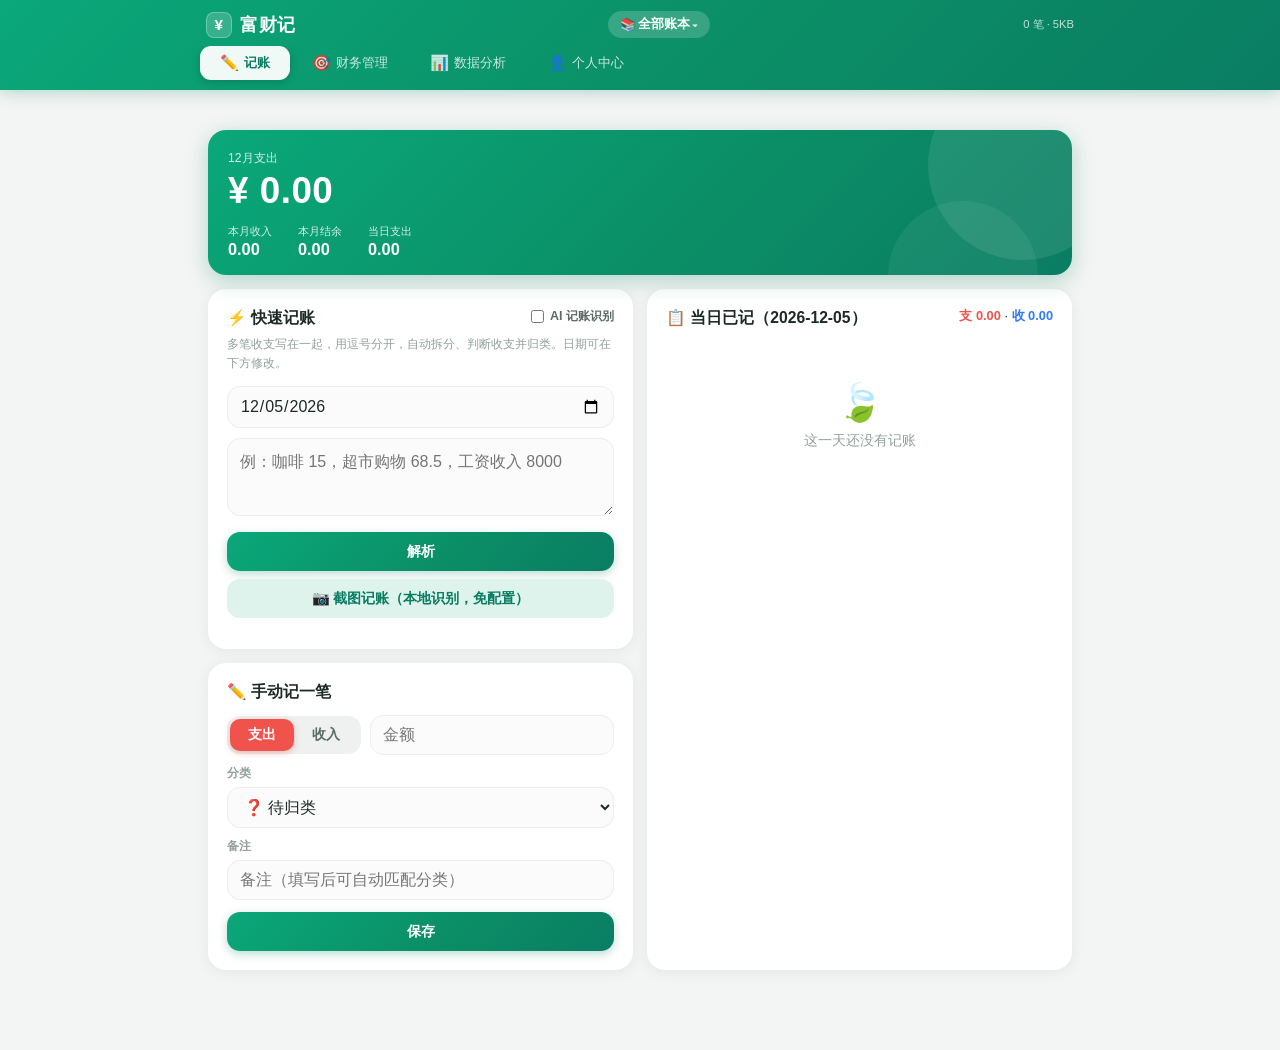
==== commit ef49a01c: "Add files via upload" ====
--- a/index.html
+++ b/index.html
@@ -11,7 +11,7 @@
 <link rel="apple-touch-icon" href="icons/icon-192.png">
 <link rel="icon" href="icons/icon-192.png">
 <title>富财记</title>
-<link rel="stylesheet" href="css/style.css">
+<link rel="stylesheet" href="css/style.css?v=1.9.4">
 </head>
 <body>
 <header class="topbar">
@@ -33,15 +33,17 @@
 
 <div id="toast" class="toast"></div>
 
-<script src="js/store.js"></script>
-<script src="js/theme.js"></script>
-<script src="js/license.js"></script>
-<script src="js/modal.js"></script>
-<script src="js/parser.js"></script>
-<script src="js/charts.js"></script>
-<script src="js/xlsx.js"></script>
-<script src="js/backup.js"></script>
-<script src="js/app.js"></script>
+<script src="js/store.js?v=1.9.4"></script>
+<script src="js/theme.js?v=1.9.4"></script>
+<script src="js/license.js?v=1.9.4"></script>
+<script src="js/modal.js?v=1.9.4"></script>
+<script src="js/parser.js?v=1.9.4"></script>
+<script src="js/ai.js?v=1.9.4"></script>
+<script src="js/ocr.js?v=1.9.4"></script>
+<script src="js/charts.js?v=1.9.4"></script>
+<script src="js/xlsx.js?v=1.9.4"></script>
+<script src="js/backup.js?v=1.9.4"></script>
+<script src="js/app.js?v=1.9.4"></script>
 <script>
 if ('serviceWorker' in navigator && location.protocol !== 'file:') {
   navigator.serviceWorker.register('sw.js').catch(()=>{});
--- a/css/style.css
+++ b/css/style.css
@@ -92,6 +92,12 @@
   border: 1px solid rgba(255,255,255,.6);
 }
 .card h3 { font-size: .98rem; font-weight: 700; margin-bottom: 12px; display: flow-root; }
+/* 两张卡并排（宽屏），窄屏自动叠回一列 */
+.card-cols { display: grid; grid-template-columns: 1fr 1fr; gap: 14px; margin-bottom: 14px; align-items: stretch; }
+.card-cols > .card { margin-bottom: 0; }
+@media (max-width: 720px) { .card-cols { grid-template-columns: 1fr; } }
+/* 存钱计划月格子的「与目标差多少」小字 */
+.mg-cell .mg-diff { font-size: .62rem; font-weight: 700; margin-top: 1px; }
 .card .sub { font-size: .78rem; color: var(--text-3); margin: -6px 0 12px; line-height: 1.55; }
 
 /* ===== 渐变总览卡 ===== */
@@ -122,7 +128,7 @@
 
 /* ===== 表单 ===== */
 input, select, textarea, button { font: inherit; color: inherit; }
-input[type=date], input[type=text], input[type=number], input[type=month], select, textarea {
+input[type=date], input[type=text], input[type=number], input[type=month], input[type=password], select, textarea {
   width: 100%; padding: 10px 12px; border: 1.5px solid var(--line);
   border-radius: var(--r-md); background: var(--input-bg); outline: none;
   transition: border-color .15s, background .15s;
@@ -344,6 +350,21 @@
 .cat-panel .cp-recent { max-height: 220px; overflow-y: auto; border-radius: var(--r-md); background: var(--card); }
 .cat-panel .cp-recent .entry { padding: 8px 11px; }
 
+/* 图标选择网格 */
+.icon-pick {
+  display: grid; grid-template-columns: repeat(10, 1fr); gap: 5px;
+  max-height: 148px; overflow-y: auto; padding: 8px;
+  background: var(--card); border: 1.5px solid var(--line); border-radius: var(--r-md);
+}
+@media (max-width: 560px) { .icon-pick { grid-template-columns: repeat(8, 1fr); } }
+.icon-pick .ic-opt {
+  aspect-ratio: 1 / 1; border: 1.5px solid transparent; border-radius: 9px;
+  background: var(--track); font-size: 1.15rem; line-height: 1; cursor: pointer;
+  display: grid; place-items: center; padding: 0; transition: border-color .12s, transform .08s;
+}
+.icon-pick .ic-opt:hover { transform: scale(1.08); }
+.icon-pick .ic-opt.on { border-color: var(--brand); background: color-mix(in srgb, var(--brand) 18%, transparent); }
+
 /* 关键词 tag */
 .kw-box { display: flex; flex-wrap: wrap; gap: 5px; padding: 8px; background: var(--card); border-radius: var(--r-md); min-height: 40px; }
 .kw-tag {
@@ -574,9 +595,11 @@
   border: 1.5px solid var(--line); background: var(--card);
 }
 .mg-cell.met { border-color: #7fd1ac; background: #f2fbf7; }
-.mg-cell.miss { border-color: #f0b95c; background: #fff9f0; }
+.mg-cell.warn { border-color: #f0b95c; background: #fff9f0; }   /* 存了但没存够 */
+.mg-cell.miss { border-color: #e88a7a; background: #fff2ef; }   /* 入不敷出（花的比挣的多） */
 body.theme-dark .mg-cell.met { background: #16342a; }
-body.theme-dark .mg-cell.miss { background: #33291a; }
+body.theme-dark .mg-cell.warn { background: #33291a; }
+body.theme-dark .mg-cell.miss { background: #37201b; }
 .mg-cell .mg-ym { font-size: .64rem; color: var(--text-3); }
 .mg-cell .mg-ico { font-size: .95rem; line-height: 1.3; }
 .mg-cell .mg-v { font-size: .64rem; color: var(--text-2); font-variant-numeric: tabular-nums; }
@@ -695,7 +718,7 @@
 /* ===== 深色主题微调 ===== */
 body.theme-dark .card { border-color: rgba(255,255,255,.04); }
 body.theme-dark input[type=date], body.theme-dark input[type=text], body.theme-dark input[type=number],
-body.theme-dark input[type=month], body.theme-dark input[type=time], body.theme-dark select, body.theme-dark textarea {
+body.theme-dark input[type=month], body.theme-dark input[type=time], body.theme-dark input[type=password], body.theme-dark select, body.theme-dark textarea {
   background: var(--input-bg); color: var(--text);
 }
 body.theme-dark input:focus, body.theme-dark textarea:focus, body.theme-dark select:focus { background: #2a333a; }
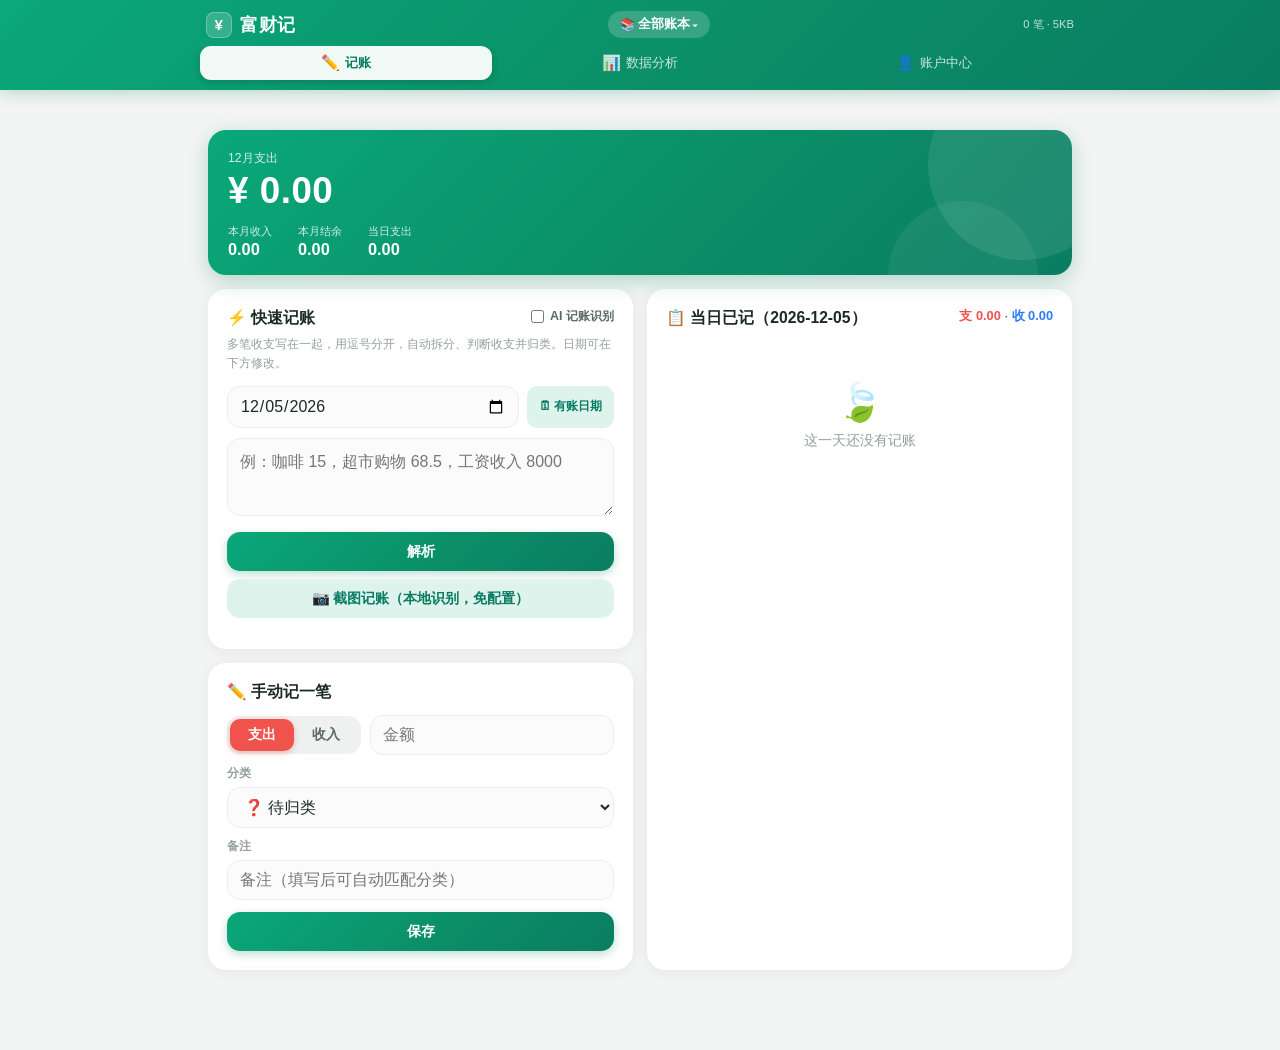
==== commit 39d384c4: "Add files via upload" ====
--- a/index.html
+++ b/index.html
@@ -11,7 +11,7 @@
 <link rel="apple-touch-icon" href="icons/icon-192.png">
 <link rel="icon" href="icons/icon-192.png">
 <title>富财记</title>
-<link rel="stylesheet" href="css/style.css?v=1.9.4">
+<link rel="stylesheet" href="css/style.css?v=1.9.10">
 </head>
 <body>
 <header class="topbar">
@@ -20,11 +20,10 @@
     <button id="ledgerChip" class="ledger-chip" title="切换 / 管理账本">📒 <span id="ledgerName">全部账本</span> <span class="lc-caret">▾</span></button>
     <span id="storageHint" class="storage-hint"></span>
   </div>
-  <nav class="tabbar">
-    <button class="tab active" data-tab="record"><span class="tab-icon">✏️</span><span>记账</span></button>
-    <button class="tab" data-tab="finance"><span class="tab-icon">🎯</span><span>财务管理</span></button>
-    <button class="tab" data-tab="analysis"><span class="tab-icon">📊</span><span>数据分析</span></button>
-    <button class="tab" data-tab="settings"><span class="tab-icon">👤</span><span>个人中心</span></button>
+  <nav class="tabbar">
+    <button class="tab active" data-tab="record"><span class="tab-icon">✏️</span><span>记账</span></button>
+    <button class="tab" data-tab="analysis"><span class="tab-icon">📊</span><span>数据分析</span></button>
+    <button class="tab" data-tab="center"><span class="tab-icon">👤</span><span>账户中心</span></button>
   </nav>
 </header>
 
@@ -33,17 +32,17 @@
 
 <div id="toast" class="toast"></div>
 
-<script src="js/store.js?v=1.9.4"></script>
-<script src="js/theme.js?v=1.9.4"></script>
-<script src="js/license.js?v=1.9.4"></script>
-<script src="js/modal.js?v=1.9.4"></script>
-<script src="js/parser.js?v=1.9.4"></script>
-<script src="js/ai.js?v=1.9.4"></script>
-<script src="js/ocr.js?v=1.9.4"></script>
-<script src="js/charts.js?v=1.9.4"></script>
-<script src="js/xlsx.js?v=1.9.4"></script>
-<script src="js/backup.js?v=1.9.4"></script>
-<script src="js/app.js?v=1.9.4"></script>
+<script src="js/store.js?v=1.9.10"></script>
+<script src="js/theme.js?v=1.9.10"></script>
+<script src="js/license.js?v=1.9.10"></script>
+<script src="js/modal.js?v=1.9.10"></script>
+<script src="js/parser.js?v=1.9.10"></script>
+<script src="js/ai.js?v=1.9.10"></script>
+<script src="js/ocr.js?v=1.9.10"></script>
+<script src="js/charts.js?v=1.9.10"></script>
+<script src="js/xlsx.js?v=1.9.10"></script>
+<script src="js/backup.js?v=1.9.10"></script>
+<script src="js/app.js?v=1.9.10"></script>
 <script>
 if ('serviceWorker' in navigator && location.protocol !== 'file:') {
   navigator.serviceWorker.register('sw.js').catch(()=>{});
--- a/css/style.css
+++ b/css/style.css
@@ -67,8 +67,8 @@
   overflow-x: auto; scrollbar-width: none;
 }
 .tabbar::-webkit-scrollbar { display: none; }
-.tab {
-  flex: 1 0 auto; border: 0; cursor: pointer;
+.tab {
+  flex: 1 1 0; min-width: 0; border: 0; cursor: pointer;
   display: flex; align-items: center; justify-content: center; gap: 5px;
   padding: 8px 13px; border-radius: 11px;
   background: transparent; color: rgba(255,255,255,.78);
@@ -488,7 +488,61 @@
   padding: 9px 6px; border-radius: 10px; font-size: .86rem; font-weight: 600; color: var(--text-2);
   transition: all .15s;
 }
-.subtab.on { background: var(--grad); color: #fff; box-shadow: 0 2px 8px var(--btn-shadow); }
+.subtab.on { background: var(--grad); color: #fff; box-shadow: 0 2px 8px var(--btn-shadow); }
+
+/* ===== 账户中心：导航首页 + 独立模块内页 ===== */
+.center-heading { display: flex; align-items: baseline; gap: 10px; margin: 2px 2px 12px; }
+.center-heading h2 { font-size: 1.12rem; margin: 0; }
+.center-heading span { font-size: .76rem; color: var(--text-3); }
+.center-modules { display: grid; grid-template-columns: repeat(3, 1fr); gap: 8px; margin-bottom: 8px; }
+.center-module {
+  min-width: 0; display: flex; align-items: center; gap: 9px; padding: 11px;
+  border: 1.5px solid var(--line); border-radius: var(--r-md); background: var(--card);
+  color: var(--text); cursor: pointer; text-align: left; box-shadow: var(--shadow-sm);
+  transition: border-color .15s, transform .15s, background .15s;
+}
+.center-module:hover { transform: translateY(-1px); border-color: var(--brand-2); }
+.center-module[data-center-module="ledger"] { grid-column: 1 / -1; }
+.cm-icon { flex: 0 0 32px; width: 32px; height: 32px; display: grid; place-items: center; border-radius: 10px; background: var(--input-bg); font-size: 1.05rem; }
+.cm-text { flex: 1; min-width: 0; }
+.cm-text b { display: block; font-size: .84rem; }
+.cm-text i { display: block; margin-top: 2px; font-size: .67rem; line-height: 1.3; font-style: normal; color: var(--text-3); white-space: nowrap; overflow: hidden; text-overflow: ellipsis; }
+.cm-arrow { color: var(--text-3); font-size: 1.2rem; }
+.center-home-info { display: flex; flex-direction: column; gap: 12px; width: 100%; margin-top: 14px; }
+.center-home-info > .card { width: 100%; margin-bottom: 0; }
+.center-inner-head {
+  display: flex; align-items: center; gap: 13px; margin: 2px 0 14px; padding: 12px 13px;
+  background: var(--card); border: 1px solid var(--line); border-radius: var(--r-md); box-shadow: var(--shadow-sm);
+}
+.center-back {
+  flex: 0 0 auto; border: 1px solid var(--line); border-radius: 10px; padding: 8px 11px;
+  background: var(--input-bg); color: var(--brand-deep); cursor: pointer; font-size: .78rem; font-weight: 700;
+}
+.center-back:hover { border-color: var(--brand-2); background: var(--brand-soft); }
+.center-inner-title { min-width: 0; }
+.center-inner-title h2 { margin: 0; font-size: 1.05rem; }
+.center-inner-title span { display: block; margin-top: 2px; color: var(--text-3); font-size: .72rem; }
+.center-content { min-width: 0; }
+.center-subbar { overflow-x: auto; scrollbar-width: none; }
+.center-subbar .subtab { min-width: max-content; padding-left: 12px; padding-right: 12px; }
+
+/* 钱包和设置仍复用原有、稳定的业务视图，只展示用户选中的面板。 */
+.wallet-assets .wallet-debt-card, .wallet-assets .wallet-opening-card { display: none; }
+.wallet-debt .wallet-hero, .wallet-debt .wallet-reminder, .wallet-debt .wallet-assets-card { display: none; }
+.settings-pane > .card, .settings-pane > .card-cols > .card { display: none; }
+.settings-pane > .card-cols { display: contents; }
+.settings-pane.settings-theme .settings-theme-card,
+.settings-pane.settings-ai .settings-ai-card,
+.settings-pane.settings-backup .settings-backup-card,
+.settings-pane.settings-transfer .settings-export-card,
+.settings-pane.settings-transfer .settings-import-card,
+.settings-pane.settings-transfer .settings-current-card,
+.settings-pane.settings-transfer .settings-clear-card { display: block; }
+
+@media (max-width: 620px) {
+  .center-modules { grid-template-columns: repeat(2, minmax(0, 1fr)); }
+  .cm-text i { display: none; }
+}
 
 /* ===== 账户页 ===== */
 .acct-list { display: flex; flex-direction: column; gap: 8px; }
@@ -531,7 +585,10 @@
 
 /* ===== 联系作者 / 授权 ===== */
 .contact-box { text-align: center; padding: 6px 0; }
-.contact-qr { width: 200px; max-width: 70%; border-radius: 12px; border: 1px solid var(--line); }
+.contact-qr {
+  display: block; width: 200px; max-width: 70%; height: auto; aspect-ratio: 1 / 1;
+  object-fit: contain; margin: 0 auto; border-radius: 12px; border: 1px solid var(--line);
+}
 .contact-fallback { font-size: .8rem; color: var(--text-3); padding: 30px; }
 .contact-tip { margin-top: 10px; font-size: .9rem; font-weight: 700; }
 .contact-tip span { font-size: .76rem; font-weight: 400; color: var(--text-3); }
@@ -621,6 +678,12 @@
 .fbud-row .fb-num.over { color: var(--danger); font-weight: 700; }
 .fbud-row .fb-nobudget { font-size: .68rem; color: var(--text-3); margin-top: 3px; }
 .fbud-row .fb-input { flex: 0 0 78px; padding: 6px 8px; font-size: .82rem; text-align: right; border-radius: 8px; }
+/* 月/年额度切换按钮 */
+.fbud-row .fb-period { flex: 0 0 28px; height: 30px; border: 1.5px solid var(--line); border-radius: 8px; background: var(--input-bg); cursor: pointer; font-size: .82rem; font-weight: 700; color: var(--text-2); }
+.fbud-row .fb-period[data-period="year"] { background: color-mix(in srgb, var(--brand) 14%, transparent); border-color: var(--brand); color: var(--brand-deep); }
+/* 额度使用表里的「月/年」小标签 */
+.bud-unit { display: inline-block; min-width: 20px; text-align: center; font-size: .72rem; font-weight: 700; color: var(--text-3); }
+.bud-unit.year { color: var(--brand-deep); background: color-mix(in srgb, var(--brand) 15%, transparent); border-radius: 5px; padding: 1px 5px; }
 .goal-row { padding: 11px 0; border-bottom: 1px solid var(--line); }
 .goal-row:last-of-type { border-bottom: 0; }
 .goal-top { display: flex; align-items: center; gap: 8px; font-size: .86rem; }
@@ -652,8 +715,18 @@
 .pk-m.empty { opacity: .42; }
 .pk-mn { font-size: .82rem; font-weight: 600; color: var(--text); }
 .pk-ma { font-size: .62rem; color: var(--text-3); font-variant-numeric: tabular-nums; margin-top: 1px; }
-.pk-jump { display: flex; gap: 7px; align-items: center; }
-.pk-jump input { flex: 1; }
+.pk-jump { display: flex; gap: 7px; align-items: center; }
+.pk-jump input { flex: 1; }
+.pk-week, .pk-days { display: grid; grid-template-columns: repeat(7, 1fr); gap: 5px; }
+.pk-week { margin-bottom: 5px; color: var(--text-3); font-size: .68rem; text-align: center; }
+.pk-d { position: relative; min-height: 34px; border: 1px solid var(--line); border-radius: 9px; background: var(--card); color: var(--text); cursor: pointer; font-size: .78rem; }
+.pk-d:hover { border-color: var(--brand-2); }
+.pk-d.on { color: #fff; border-color: transparent; background: var(--grad); font-weight: 700; }
+.pk-d.blank { border: 0; background: transparent; }
+.pk-dot { position: absolute; left: 50%; bottom: 3px; width: 4px; height: 4px; margin-left: -2px; border-radius: 50%; background: var(--brand); }
+.pk-d.on .pk-dot { background: #fff; }
+.date-with-ledger { display: flex; gap: 8px; margin-bottom: 10px; }
+.date-with-ledger input { flex: 1; }
 
 /* 明细页里被跳转命中的那一天，高亮一下好找 */
 .day-group.hit .day-head b { color: var(--brand); }
@@ -747,7 +820,7 @@
   .layout-wide > .col > .card:last-child { margin-bottom: 0; }
   .layout-wide > .col.grow > .card.fill { flex: 1; display: flex; flex-direction: column; min-height: 0; }
   .layout-wide > .col.grow > .card.fill > .fill-body { flex: 1; overflow-y: auto; min-height: 0; }
-  .tab { flex: 0 0 auto; padding: 8px 20px; }
+  .tab { flex: 1 1 0; padding: 8px 20px; }
   .hero .h-big { font-size: 2.3rem; }
   .cat-grid { grid-template-columns: repeat(auto-fill, minmax(104px, 1fr)); }
 }
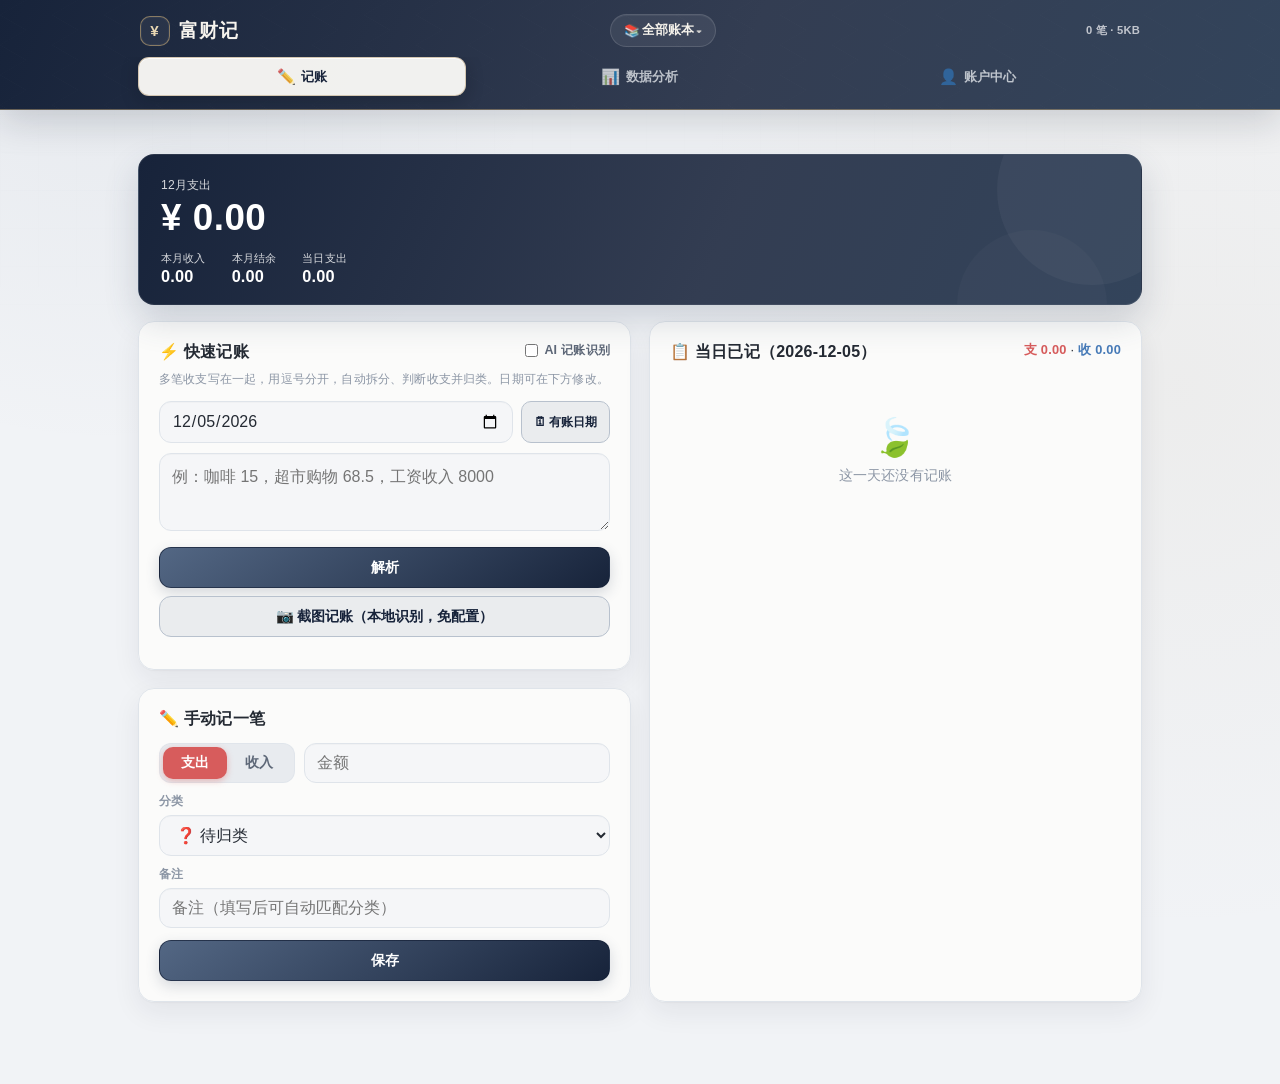
==== commit 6e2e36e6: "Add files via upload" ====
--- a/index.html
+++ b/index.html
@@ -3,7 +3,7 @@
 <head>
 <meta charset="UTF-8">
 <meta name="viewport" content="width=device-width, initial-scale=1.0, viewport-fit=cover">
-<meta name="theme-color" content="#0b8f66">
+<meta name="theme-color" content="#17233a">
 <meta name="apple-mobile-web-app-capable" content="yes">
 <meta name="apple-mobile-web-app-status-bar-style" content="black-translucent">
 <meta name="apple-mobile-web-app-title" content="富财记">
@@ -11,7 +11,7 @@
 <link rel="apple-touch-icon" href="icons/icon-192.png">
 <link rel="icon" href="icons/icon-192.png">
 <title>富财记</title>
-<link rel="stylesheet" href="css/style.css?v=1.9.10">
+<link rel="stylesheet" href="css/style.css?v=1.10.0">
 </head>
 <body>
 <header class="topbar">
@@ -32,17 +32,17 @@
 
 <div id="toast" class="toast"></div>
 
-<script src="js/store.js?v=1.9.10"></script>
-<script src="js/theme.js?v=1.9.10"></script>
-<script src="js/license.js?v=1.9.10"></script>
-<script src="js/modal.js?v=1.9.10"></script>
-<script src="js/parser.js?v=1.9.10"></script>
-<script src="js/ai.js?v=1.9.10"></script>
-<script src="js/ocr.js?v=1.9.10"></script>
-<script src="js/charts.js?v=1.9.10"></script>
-<script src="js/xlsx.js?v=1.9.10"></script>
-<script src="js/backup.js?v=1.9.10"></script>
-<script src="js/app.js?v=1.9.10"></script>
+<script src="js/store.js?v=1.10.0"></script>
+<script src="js/theme.js?v=1.10.0"></script>
+<script src="js/license.js?v=1.10.0"></script>
+<script src="js/modal.js?v=1.10.0"></script>
+<script src="js/parser.js?v=1.10.0"></script>
+<script src="js/ai.js?v=1.10.0"></script>
+<script src="js/ocr.js?v=1.10.0"></script>
+<script src="js/charts.js?v=1.10.0"></script>
+<script src="js/xlsx.js?v=1.10.0"></script>
+<script src="js/backup.js?v=1.10.0"></script>
+<script src="js/app.js?v=1.10.0"></script>
 <script>
 if ('serviceWorker' in navigator && location.protocol !== 'file:') {
   navigator.serviceWorker.register('sw.js').catch(()=>{});
--- a/css/style.css
+++ b/css/style.css
@@ -1,30 +1,32 @@
 /* ===== 生活记账 — 视觉 2.0 ===== */
 * { box-sizing: border-box; margin: 0; padding: 0; -webkit-tap-highlight-color: transparent; }
-:root {
-  --brand: #0b8f66;
-  --brand-2: #0aa87a;
-  --brand-deep: #086b4d;
-  --grad: linear-gradient(135deg, #0aa87a 0%, #0b8f66 55%, #0a7d63 100%);
-  --danger: #f0524c;
-  --danger-soft: #fdeceb;
-  --income: #2f7cf6;
-  --income-soft: #eaf1fe;
-  --bg: #f3f5f4;
-  --card: #ffffff;
-  --text: #1c2a24;
-  --text-2: #5b6b64;
-  --text-3: #93a19a;
-  --line: #eaeeec;
-  --r-lg: 18px;
-  --r-md: 13px;
-  --shadow: 0 2px 14px rgba(18, 46, 36, .07);
-  --shadow-sm: 0 1px 5px rgba(18, 46, 36, .06);
-  --btn-shadow: rgba(10, 130, 92, .28);
-  --brand-soft: #eef4f1;
-  --brand-soft-2: #e3ede8;
-  --input-bg: #fafbfa;
-  --track: #eef1ef;
-}
+:root {
+  --brand: #425775;
+  --brand-2: #536784;
+  --brand-deep: #17233a;
+  --grad: linear-gradient(135deg, #425775 0%, #17233a 100%);
+  --header-grad: linear-gradient(112deg, #17233a 0%, #1d2b43 58%, #35465f 100%);
+  --danger: #d75c5c;
+  --danger-soft: #fdeceb;
+  --income: #477bb8;
+  --income-soft: #eaf1fe;
+  --bg: #f1f3f6;
+  --card: #fbfbfa;
+  --text: #242a33;
+  --text-2: #5e6878;
+  --text-3: #8c96a5;
+  --line: #dfe4ea;
+  --r-lg: 16px;
+  --r-md: 12px;
+  --shadow: 0 10px 28px rgba(24, 35, 54, .07), 0 1px 2px rgba(24, 35, 54, .04);
+  --shadow-sm: 0 4px 14px rgba(24, 35, 54, .055), 0 1px 2px rgba(24, 35, 54, .035);
+  --btn-shadow: rgba(23, 35, 58, .20);
+  --brand-soft: #eff2f6;
+  --brand-soft-2: #e3e8ef;
+  --input-bg: #f5f6f8;
+  --track: #e8ebef;
+  --metal: #b39a70;
+}
 html { font-size: 15px; }
 body {
   font-family: -apple-system, BlinkMacSystemFont, "PingFang SC", "HarmonyOS Sans SC", "Microsoft YaHei UI", "Microsoft YaHei", sans-serif;
@@ -811,7 +813,7 @@
 body.theme-dark .mini-card { background: #232c33; }
 
 /* ===== 宽屏（平板 / 电脑） ===== */
-@media (min-width: 720px) {
+@media (min-width: 720px) {
   html { font-size: 16px; }
   .view { padding: 20px 18px 40px; }
   /* 左右两栏等高：右栏卡片撑满整列 */
@@ -822,5 +824,262 @@
   .layout-wide > .col.grow > .card.fill > .fill-body { flex: 1; overflow-y: auto; min-height: 0; }
   .tab { flex: 1 1 0; padding: 8px 20px; }
   .hero .h-big { font-size: 2.3rem; }
-  .cat-grid { grid-template-columns: repeat(auto-fill, minmax(104px, 1fr)); }
-}
+  .cat-grid { grid-template-columns: repeat(auto-fill, minmax(104px, 1fr)); }
+}
+
+/* ========================================================================== */
+/* 富财记 · 视觉 3.0：低饱和主题、清晰层级与桌面/手机统一响应式                */
+/* ========================================================================== */
+html { color-scheme: light; }
+body {
+  position: relative; isolation: isolate;
+  background:
+    radial-gradient(circle at 8% 0%, color-mix(in srgb, var(--brand-2) 7%, transparent) 0, transparent 28rem),
+    radial-gradient(circle at 92% 36%, color-mix(in srgb, var(--metal) 7%, transparent) 0, transparent 34rem),
+    var(--bg);
+  letter-spacing: .01em;
+}
+body.theme-dark { color-scheme: dark; }
+body::before {
+  content: ''; position: fixed; inset: 0; z-index: -1; pointer-events: none; opacity: .22;
+  background-image: linear-gradient(rgba(120,130,145,.055) 1px, transparent 1px), linear-gradient(90deg, rgba(120,130,145,.045) 1px, transparent 1px);
+  background-size: 38px 38px;
+  mask-image: linear-gradient(to bottom, #000, transparent 54%);
+}
+button, input, select, textarea { -webkit-font-smoothing: antialiased; }
+button:focus-visible, input:focus-visible, select:focus-visible, textarea:focus-visible {
+  outline: 3px solid color-mix(in srgb, var(--brand-2) 23%, transparent);
+  outline-offset: 2px;
+}
+
+/* 顶栏：深色负责品牌识别，彩色仅作交互点缀。 */
+.topbar {
+  overflow: hidden;
+  background: var(--header-grad);
+  border-bottom: 1px solid color-mix(in srgb, var(--metal) 52%, transparent);
+  box-shadow: 0 12px 34px rgba(18, 27, 42, .16);
+}
+.topbar::before {
+  content: ''; position: absolute; inset: 0; pointer-events: none; opacity: .14;
+  background-image:
+    linear-gradient(30deg, transparent 24%, rgba(255,255,255,.12) 25%, transparent 26%),
+    linear-gradient(150deg, transparent 24%, rgba(255,255,255,.08) 25%, transparent 26%);
+  background-size: 52px 30px;
+}
+.topbar-inner, .tabbar { position: relative; z-index: 1; max-width: 1040px; }
+.topbar-inner { padding: 14px 20px 10px; }
+.logo { color: #f7f4ee; font-size: 1.2rem; letter-spacing: .06em; gap: 9px; }
+.logo-mark {
+  width: 30px; height: 30px; border-radius: 10px;
+  color: #ead8b3; background: rgba(255,255,255,.055);
+  border-color: color-mix(in srgb, var(--metal) 70%, transparent);
+  box-shadow: inset 0 0 0 1px rgba(255,255,255,.045);
+}
+.storage-hint { color: rgba(246,247,249,.72); font-weight: 600; letter-spacing: .02em; }
+.ledger-chip {
+  padding: 7px 13px; color: #f5f2eb; border: 1px solid rgba(255,255,255,.13);
+  background: rgba(255,255,255,.07); box-shadow: inset 0 1px rgba(255,255,255,.055);
+}
+.ledger-chip:hover { background: rgba(255,255,255,.12); border-color: rgba(255,255,255,.2); }
+.tabbar { gap: 10px; padding: 0 18px 13px; }
+.tab {
+  min-height: 39px; padding: 9px 16px; border: 1px solid transparent; border-radius: 11px;
+  color: rgba(244,246,249,.72); font-weight: 600; letter-spacing: .015em;
+}
+.tab:hover { color: #fff; background: rgba(255,255,255,.065); }
+.tab.active {
+  color: var(--brand-deep); background: rgba(250,249,246,.96);
+  border-color: color-mix(in srgb, var(--metal) 48%, transparent);
+  box-shadow: 0 5px 18px rgba(7,12,20,.22), inset 0 1px rgba(255,255,255,.85);
+}
+.tab .tab-icon { filter: saturate(.72); }
+
+/* 内容容器与卡片。 */
+.view { max-width: 1040px; padding: 22px 18px 42px; }
+.card {
+  padding: 20px; margin-bottom: 16px; border: 1px solid var(--line);
+  background: color-mix(in srgb, var(--card) 97%, transparent); box-shadow: var(--shadow);
+}
+.card h3 { margin-bottom: 13px; font-size: 1rem; letter-spacing: .015em; }
+.card .sub { color: var(--text-3); }
+.card-cols { gap: 16px; margin-bottom: 16px; }
+.hero {
+  padding: 22px 22px 18px; margin-bottom: 16px; border: 1px solid rgba(255,255,255,.08);
+  background: var(--header-grad); box-shadow: 0 15px 34px var(--btn-shadow);
+}
+.hero::after, .hero::before { opacity: .42; }
+.summary-strip, .debt-strip { gap: 12px; margin-bottom: 16px; }
+.summary-box, .debt-box {
+  border: 1px solid var(--line); background: color-mix(in srgb, var(--card) 97%, transparent);
+  box-shadow: var(--shadow-sm);
+}
+
+/* 表单与按钮：减少塑料感，让主要操作更明确。 */
+input[type=date], input[type=text], input[type=number], input[type=month], input[type=time], input[type=password], select, textarea {
+  border-width: 1px; border-color: var(--line); background: var(--input-bg);
+  box-shadow: inset 0 1px 1px rgba(20,28,40,.025);
+}
+input:focus, textarea:focus, select:focus {
+  border-color: var(--brand-2); background: var(--card);
+  box-shadow: 0 0 0 3px color-mix(in srgb, var(--brand-2) 11%, transparent);
+}
+.btn {
+  border: 1px solid color-mix(in srgb, var(--brand-deep) 70%, transparent);
+  background: linear-gradient(145deg, var(--brand-2), var(--brand-deep));
+  box-shadow: 0 5px 14px var(--btn-shadow);
+}
+.btn:hover { filter: brightness(1.04) saturate(.94); box-shadow: 0 7px 18px var(--btn-shadow); }
+.btn.ghost {
+  color: var(--brand-deep); border-color: color-mix(in srgb, var(--brand-2) 28%, var(--line));
+  background: var(--brand-soft); box-shadow: none;
+}
+.pill { border: 1px solid var(--line); box-shadow: var(--shadow-sm); }
+.pill.active, .pk-y.on, .pk-m.on { background: var(--brand-deep); box-shadow: 0 4px 12px var(--btn-shadow); }
+.seg, .seg-mini { border: 1px solid color-mix(in srgb, var(--line) 80%, transparent); }
+.switch .sl { background: color-mix(in srgb, var(--text-3) 42%, var(--track)); }
+
+/* 数据列表和图表容器。 */
+.day-list { border: 1px solid var(--line); box-shadow: var(--shadow-sm); }
+.entry { padding: 12px 15px; }
+.entry .e-ico, .cat-row .c-ico, .fbud-row .fb-ico, .acct-row .ar-ico {
+  border: 1px solid color-mix(in srgb, var(--line) 82%, transparent);
+  box-shadow: inset 0 1px rgba(255,255,255,.45);
+}
+.period-nav .pn-btn, .period-nav .pn-label, .period-nav input[type=month] {
+  border: 1px solid var(--line); box-shadow: var(--shadow-sm);
+}
+.mini-card, .cat-btn, .acct-row, .ledger-row { box-shadow: 0 1px 2px rgba(24,35,54,.025); }
+
+/* 二级导航。 */
+.subtab-bar {
+  gap: 5px; padding: 5px; border: 1px solid var(--line);
+  background: color-mix(in srgb, var(--card) 92%, var(--track)); box-shadow: var(--shadow-sm);
+}
+.subtab { color: var(--text-2); border: 1px solid transparent; }
+.subtab:hover { color: var(--brand-deep); background: color-mix(in srgb, var(--brand-soft) 72%, transparent); }
+.subtab.on {
+  color: #fff; border-color: color-mix(in srgb, var(--brand-2) 45%, transparent);
+  background: var(--brand-deep); box-shadow: 0 4px 12px var(--btn-shadow);
+}
+
+/* 账户中心导航首页。 */
+.center-heading { gap: 12px; margin: 4px 2px 16px; }
+.center-heading h2 { font-size: 1.25rem; letter-spacing: .025em; }
+.center-heading span { padding-left: 12px; border-left: 1px solid var(--line); }
+.center-modules { gap: 12px; margin-bottom: 12px; }
+.center-module {
+  position: relative; gap: 12px; min-height: 76px; padding: 14px 16px;
+  border-width: 1px; border-color: var(--line); border-radius: 14px;
+  background: color-mix(in srgb, var(--card) 97%, transparent); box-shadow: var(--shadow-sm);
+  transition: transform .18s ease, border-color .18s ease, box-shadow .18s ease, background .18s ease;
+}
+.center-module::after {
+  content: ''; position: absolute; left: 16px; right: 16px; bottom: -1px; height: 2px;
+  border-radius: 2px; background: var(--brand-2); opacity: 0; transform: scaleX(.4);
+  transition: opacity .18s, transform .18s;
+}
+.center-module:hover {
+  transform: translateY(-2px); border-color: color-mix(in srgb, var(--brand-2) 48%, var(--line));
+  background: var(--card); box-shadow: 0 12px 24px rgba(24,35,54,.09);
+}
+.center-module:hover::after { opacity: .8; transform: scaleX(1); }
+.center-module[data-center-module="ledger"] { min-height: 68px; }
+.cm-icon {
+  flex-basis: 42px; width: 42px; height: 42px; border-radius: 12px;
+  color: var(--brand-deep); background: var(--brand-soft);
+  border: 1px solid color-mix(in srgb, var(--brand-2) 16%, var(--line));
+  filter: saturate(.72); box-shadow: inset 0 1px rgba(255,255,255,.6);
+}
+.cm-text b { font-size: .9rem; letter-spacing: .01em; }
+.cm-text i { margin-top: 4px; color: var(--text-3); }
+.cm-arrow { color: var(--brand-2); font-size: 1.3rem; opacity: .72; }
+.center-home-info { gap: 14px; margin-top: 16px; }
+.center-home-info > .card { padding: 20px 22px; }
+.center-inner-head {
+  margin: 2px 0 16px; padding: 14px 15px; border-color: var(--line); box-shadow: var(--shadow-sm);
+}
+.center-back { border-width: 1px; background: var(--brand-soft); }
+
+/* 授权与联系开发者始终通栏；二维码保持原始比例。 */
+.contact-box { padding: 4px 0 2px; }
+.contact-qr {
+  width: 184px; max-width: min(70%, 184px); aspect-ratio: 1; object-fit: contain;
+  padding: 5px; border-radius: 14px; background: #fff; box-shadow: 0 7px 20px rgba(24,35,54,.08);
+}
+.contact-tip { color: var(--text); }
+.path-box { border: 1px solid color-mix(in srgb, var(--brand-2) 14%, var(--line)); }
+.lic-ok { color: var(--brand-deep); }
+
+/* 主题选择本身也要像一套成熟的色板。 */
+.theme-grid { grid-template-columns: repeat(auto-fill, minmax(112px, 1fr)); gap: 12px; }
+.theme-item { padding: 7px; border: 1px solid transparent; border-radius: 14px; transition: background .16s, border-color .16s; }
+.theme-item:hover { background: var(--input-bg); }
+.theme-item.on { border-color: color-mix(in srgb, var(--brand-2) 35%, var(--line)); background: var(--brand-soft); }
+.theme-item .t-swatch { height: 52px; border-width: 1px; box-shadow: inset 0 1px rgba(255,255,255,.15), 0 5px 14px rgba(24,35,54,.12); }
+.theme-item.on .t-swatch { border-color: color-mix(in srgb, var(--metal) 72%, var(--text)); }
+.theme-item .t-name { margin-top: 7px; font-size: .74rem; }
+
+/* 弹窗。 */
+.modal-mask { background: rgba(16,22,31,.5); backdrop-filter: blur(5px); }
+.modal-box { border: 1px solid var(--line); box-shadow: 0 24px 70px rgba(12,18,27,.28); }
+.modal-head { padding: 18px 20px 11px; }
+.modal-body { padding: 0 20px; }
+.modal-foot { padding: 15px 20px 18px; }
+
+/* 深色主题沿用同一层级，不再回退到旧绿色调。 */
+body.theme-dark .topbar { border-bottom-color: rgba(188,164,119,.35); }
+body.theme-dark .card, body.theme-dark .center-module, body.theme-dark .summary-box,
+body.theme-dark .debt-box, body.theme-dark .day-list { border-color: var(--line); }
+body.theme-dark .tab.active { color: #171c21; }
+body.theme-dark .lic-ok { color: #d7c49e; }
+body.theme-dark .btn.ghost { color: #d9dee3; background: var(--brand-soft); }
+body.theme-dark .subtab:hover { color: #eef1f4; }
+
+/* 手机端：所有账户中心入口一栏排列，顶部三项仍等宽。 */
+@media (max-width: 620px) {
+  html { font-size: 14px; }
+  body { padding-bottom: 24px; }
+  .topbar-inner { padding: 11px 12px 8px; gap: 7px; }
+  .logo { font-size: 1.05rem; gap: 7px; }
+  .logo-mark { width: 27px; height: 27px; border-radius: 9px; }
+  .ledger-chip { max-width: 48vw; padding: 6px 9px; font-size: .72rem; }
+  .tabbar { gap: 4px; padding: 0 8px 9px; }
+  .tab { min-height: 36px; gap: 4px; padding: 8px 4px; font-size: .77rem; border-radius: 9px; }
+  .tab .tab-icon { font-size: .85rem; }
+  .view { padding: 14px 10px 28px; }
+  .card { padding: 15px; margin-bottom: 11px; border-radius: 14px; }
+  .card-cols { gap: 11px; margin-bottom: 11px; }
+  .hero { padding: 18px 16px 15px; margin-bottom: 11px; border-radius: 14px; }
+  .hero .h-row { gap: 16px; }
+  .summary-strip { gap: 7px; margin-bottom: 11px; }
+  .summary-box { padding: 10px 5px; border-radius: 13px; }
+  .center-heading { display: block; margin: 2px 2px 12px; }
+  .center-heading h2 { font-size: 1.12rem; }
+  .center-heading span { display: block; margin-top: 4px; padding-left: 0; border-left: 0; }
+  .center-modules { grid-template-columns: 1fr; gap: 8px; margin-bottom: 8px; }
+  .center-module, .center-module[data-center-module="ledger"] { min-height: 64px; padding: 10px 12px; border-radius: 13px; }
+  .cm-icon { flex-basis: 38px; width: 38px; height: 38px; border-radius: 11px; }
+  .cm-text i { display: block; margin-top: 2px; font-size: .66rem; }
+  .center-home-info { gap: 10px; margin-top: 12px; }
+  .center-home-info > .card { padding: 16px; }
+  .center-inner-head { align-items: flex-start; gap: 10px; padding: 11px; margin-bottom: 11px; }
+  .center-back { padding: 7px 9px; white-space: nowrap; }
+  .center-subbar { margin-left: -2px; margin-right: -2px; }
+  .contact-qr { width: 158px; max-width: 62%; }
+  .theme-grid { grid-template-columns: repeat(2, minmax(0, 1fr)); gap: 8px; }
+  .theme-item { padding: 5px; }
+  .theme-item .t-swatch { height: 45px; }
+  .modal-mask { padding: 12px; }
+  .modal-head { padding: 16px 16px 9px; }
+  .modal-body { padding: 0 16px; }
+  .modal-foot { padding: 12px 16px 15px; }
+}
+
+@media (min-width: 720px) {
+  .layout-wide { gap: 18px; }
+  .layout-wide > .col > .card { margin-bottom: 18px; }
+}
+
+@media (prefers-reduced-motion: reduce) {
+  *, *::before, *::after { scroll-behavior: auto !important; transition-duration: .01ms !important; animation-duration: .01ms !important; animation-iteration-count: 1 !important; }
+}
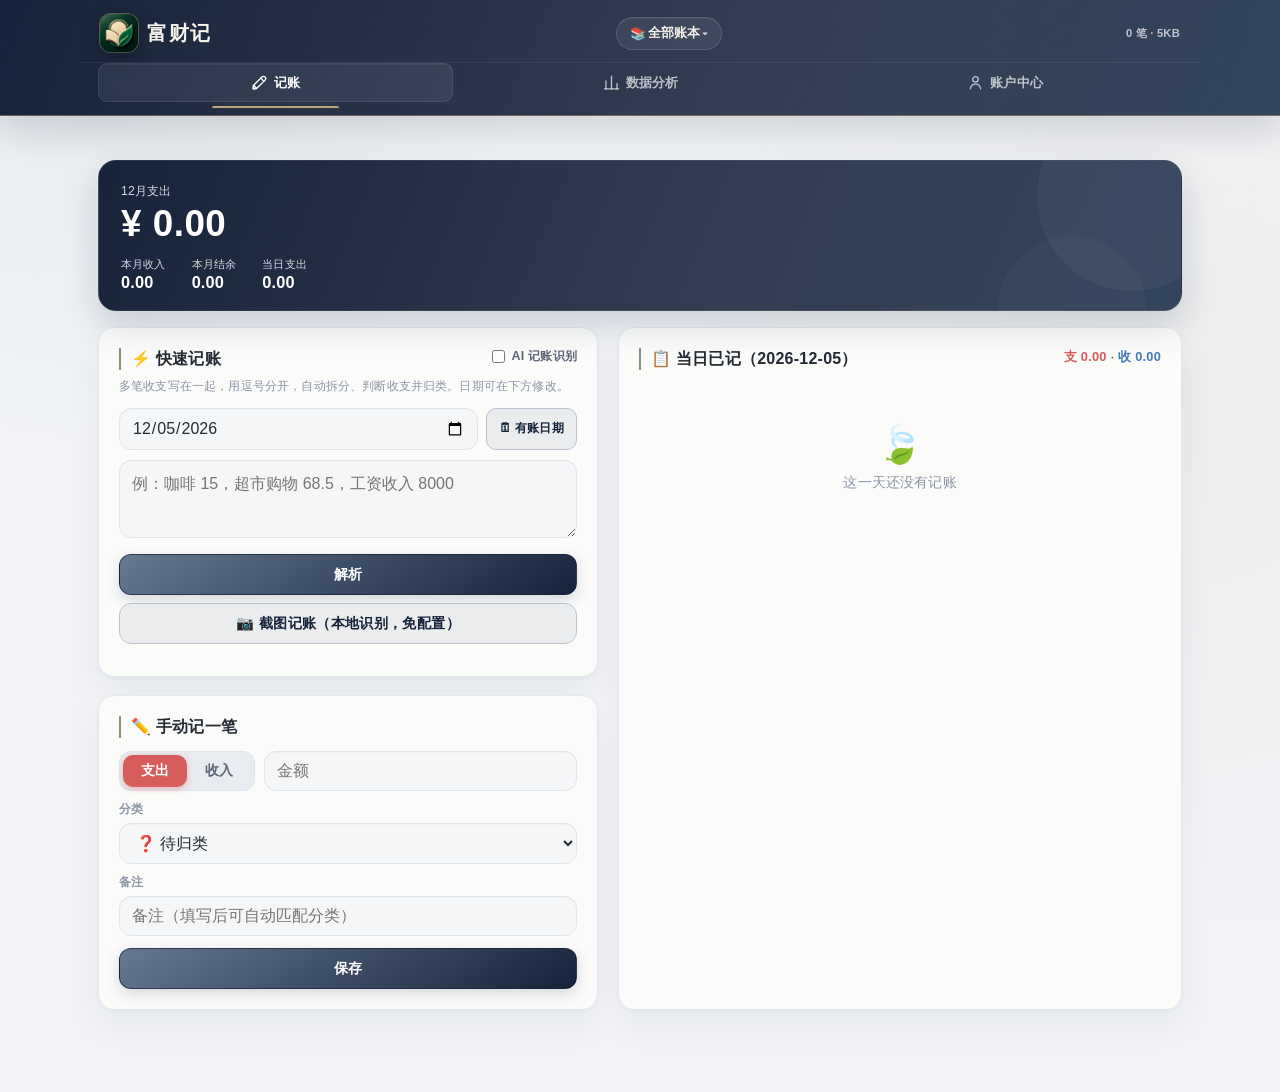
==== commit 8b63719f: "Add files via upload" ====
--- a/index.html
+++ b/index.html
@@ -11,19 +11,19 @@
 <link rel="apple-touch-icon" href="icons/icon-192.png">
 <link rel="icon" href="icons/icon-192.png">
 <title>富财记</title>
-<link rel="stylesheet" href="css/style.css?v=1.10.0">
+<link rel="stylesheet" href="css/style.css?v=1.11.0">
 </head>
 <body>
 <header class="topbar">
   <div class="topbar-inner">
-    <span class="logo"><span class="logo-mark">¥</span>富财记</span>
+    <span class="logo"><span class="logo-mark"><img src="icons/icon-192.png" alt=""></span><span>富财记</span></span>
     <button id="ledgerChip" class="ledger-chip" title="切换 / 管理账本">📒 <span id="ledgerName">全部账本</span> <span class="lc-caret">▾</span></button>
     <span id="storageHint" class="storage-hint"></span>
   </div>
   <nav class="tabbar">
-    <button class="tab active" data-tab="record"><span class="tab-icon">✏️</span><span>记账</span></button>
-    <button class="tab" data-tab="analysis"><span class="tab-icon">📊</span><span>数据分析</span></button>
-    <button class="tab" data-tab="center"><span class="tab-icon">👤</span><span>账户中心</span></button>
+    <button class="tab active" data-tab="record"><span class="tab-icon"><svg viewBox="0 0 24 24" aria-hidden="true"><path d="M4 20h4l11-11a2.8 2.8 0 0 0-4-4L4 16v4Z"/><path d="m13.5 6.5 4 4M4 20l4-1-3-3-1 4Z"/></svg></span><span>记账</span></button>
+    <button class="tab" data-tab="analysis"><span class="tab-icon"><svg viewBox="0 0 24 24" aria-hidden="true"><path d="M5 20V10m7 10V4m7 16v-7"/><path d="M3 20h18"/></svg></span><span>数据分析</span></button>
+    <button class="tab" data-tab="center"><span class="tab-icon"><svg viewBox="0 0 24 24" aria-hidden="true"><circle cx="12" cy="8" r="3.5"/><path d="M5.5 20c.7-4 2.9-6 6.5-6s5.8 2 6.5 6"/></svg></span><span>账户中心</span></button>
   </nav>
 </header>
 
@@ -32,17 +32,17 @@
 
 <div id="toast" class="toast"></div>
 
-<script src="js/store.js?v=1.10.0"></script>
-<script src="js/theme.js?v=1.10.0"></script>
-<script src="js/license.js?v=1.10.0"></script>
-<script src="js/modal.js?v=1.10.0"></script>
-<script src="js/parser.js?v=1.10.0"></script>
-<script src="js/ai.js?v=1.10.0"></script>
-<script src="js/ocr.js?v=1.10.0"></script>
-<script src="js/charts.js?v=1.10.0"></script>
-<script src="js/xlsx.js?v=1.10.0"></script>
-<script src="js/backup.js?v=1.10.0"></script>
-<script src="js/app.js?v=1.10.0"></script>
+<script src="js/store.js?v=1.11.0"></script>
+<script src="js/theme.js?v=1.11.0"></script>
+<script src="js/license.js?v=1.11.0"></script>
+<script src="js/modal.js?v=1.11.0"></script>
+<script src="js/parser.js?v=1.11.0"></script>
+<script src="js/ai.js?v=1.11.0"></script>
+<script src="js/ocr.js?v=1.11.0"></script>
+<script src="js/charts.js?v=1.11.0"></script>
+<script src="js/xlsx.js?v=1.11.0"></script>
+<script src="js/backup.js?v=1.11.0"></script>
+<script src="js/app.js?v=1.11.0"></script>
 <script>
 if ('serviceWorker' in navigator && location.protocol !== 'file:') {
   navigator.serviceWorker.register('sw.js').catch(()=>{});
--- a/css/style.css
+++ b/css/style.css
@@ -1083,3 +1083,146 @@
 @media (prefers-reduced-motion: reduce) {
   *, *::before, *::after { scroll-behavior: auto !important; transition-duration: .01ms !important; animation-duration: .01ms !important; animation-iteration-count: 1 !important; }
 }
+
+/* ========================================================================== */
+/* 富财记 · 视觉 4.0：品牌化界面与统一线性图标                              */
+/* ========================================================================== */
+.logo-mark {
+  width: 38px; height: 38px; padding: 0; overflow: hidden; border: 0;
+  background: #0c332a; border-radius: 11px;
+  box-shadow: 0 7px 18px rgba(2,14,11,.34), 0 0 0 1px rgba(218,194,143,.38);
+}
+.logo-mark img { display: block; width: 100%; height: 100%; object-fit: cover; }
+.logo { font-size: 1.26rem; font-weight: 760; letter-spacing: .075em; }
+
+.tab-icon { width: 19px; height: 19px; display: inline-grid; place-items: center; }
+.tab-icon svg, .cm-icon svg, .center-title-icon svg {
+  display: block; width: 100%; height: 100%; fill: none; stroke: currentColor;
+  stroke-width: 1.65; stroke-linecap: round; stroke-linejoin: round;
+}
+.tabbar { border-top: 1px solid rgba(255,255,255,.055); }
+.tab { position: relative; border-radius: 9px; }
+.tab.active {
+  color: #fff; background: rgba(255,255,255,.075); border-color: rgba(255,255,255,.08);
+  box-shadow: inset 0 1px rgba(255,255,255,.06);
+}
+.tab.active::after {
+  content: ''; position: absolute; left: 32%; right: 32%; bottom: -7px; height: 2px;
+  border-radius: 2px 2px 0 0; background: color-mix(in srgb, var(--metal) 88%, #fff);
+  box-shadow: 0 -2px 8px color-mix(in srgb, var(--metal) 34%, transparent);
+}
+
+.view { max-width: 1120px; }
+.card {
+  border-color: color-mix(in srgb, var(--line) 88%, var(--card));
+  box-shadow: 0 14px 36px rgba(20,30,46,.055), 0 2px 5px rgba(20,30,46,.035);
+}
+.card h3 {
+  padding-left: 10px; border-left: 2px solid color-mix(in srgb, var(--metal) 72%, var(--brand-2));
+  line-height: 1.35;
+}
+.hero { border-radius: 18px; }
+.summary-box { position: relative; overflow: hidden; }
+.summary-box::after {
+  content: ''; position: absolute; left: 18%; right: 18%; bottom: 0; height: 2px;
+  background: color-mix(in srgb, var(--brand-2) 36%, transparent); border-radius: 2px 2px 0 0;
+}
+.btn { letter-spacing: .025em; }
+.btn:not(.ghost):not(.danger) { background: linear-gradient(145deg, color-mix(in srgb, var(--brand-2) 88%, #fff), var(--brand-deep)); }
+
+/* 账户中心做成真正的功能门户：首排是核心财务模块，次排是管理模块。 */
+.center-heading { margin-top: 8px; margin-bottom: 18px; }
+.center-heading h2 { font-size: 1.34rem; font-weight: 760; }
+.center-heading span { font-size: .74rem; letter-spacing: .02em; }
+.center-modules { gap: 14px; }
+.center-module {
+  isolation: isolate; min-height: 82px; padding: 15px 17px;
+  border-color: color-mix(in srgb, var(--line) 90%, var(--card));
+  box-shadow: 0 10px 26px rgba(20,30,46,.045), 0 1px 3px rgba(20,30,46,.035);
+}
+.center-module::before {
+  content: ''; position: absolute; z-index: -1; inset: 0; border-radius: inherit; opacity: .72;
+  background: linear-gradient(135deg, color-mix(in srgb, var(--brand-soft) 65%, transparent), transparent 58%);
+}
+.center-module:nth-child(-n+3) { min-height: 104px; padding: 18px; }
+.center-module:nth-child(-n+3) .cm-icon { width: 48px; height: 48px; flex-basis: 48px; }
+.center-module:nth-child(-n+3) .cm-text b { font-size: .96rem; }
+.center-module[data-center-module="wallet"] .cm-icon { color: #8a6c3d; background: #f5efe3; border-color: #eadcc2; }
+.center-module[data-center-module="budget"] .cm-icon { color: #5d6382; background: #eef0f7; border-color: #dde1ee; }
+.center-module[data-center-module="savings"] .cm-icon { color: #276955; background: #e9f3ef; border-color: #d6e8e1; }
+.center-module[data-center-module="category"] .cm-icon { color: #8a5e4d; background: #f6efeb; border-color: #eaddd5; }
+.center-module[data-center-module="settings"] .cm-icon { color: #5b6878; background: #edf0f3; border-color: #dfe4e8; }
+.center-module[data-center-module="profile"] .cm-icon { color: #655d79; background: #f0edf4; border-color: #e2ddea; }
+.center-module[data-center-module="ledger"] {
+  min-height: 70px; border-left: 3px solid color-mix(in srgb, var(--metal) 74%, var(--brand));
+  background: linear-gradient(90deg, color-mix(in srgb, var(--metal) 6%, var(--card)), var(--card) 45%);
+}
+.cm-icon {
+  font-size: 0; padding: 10px; color: var(--brand-deep); filter: none;
+  transition: transform .18s ease, color .18s ease, background .18s ease;
+}
+.center-module:hover .cm-icon { transform: translateY(-1px) scale(1.035); }
+.cm-text b { font-weight: 710; letter-spacing: .025em; }
+.cm-text i { font-size: .69rem; line-height: 1.45; }
+.cm-arrow { font-family: Georgia, serif; }
+
+.center-home-info > .card:first-child {
+  background:
+    linear-gradient(115deg, color-mix(in srgb, var(--brand-soft) 70%, var(--card)), var(--card) 55%),
+    var(--card);
+}
+.center-home-info > .card:last-child {
+  background:
+    radial-gradient(circle at 88% 16%, color-mix(in srgb, var(--metal) 8%, transparent), transparent 28%),
+    var(--card);
+}
+
+.center-inner-head {
+  position: relative; overflow: hidden; min-height: 78px;
+  background: linear-gradient(110deg, color-mix(in srgb, var(--brand-soft) 62%, var(--card)), var(--card) 60%);
+}
+.center-inner-head::after {
+  content: ''; position: absolute; right: -34px; top: -58px; width: 150px; height: 150px;
+  border: 1px solid color-mix(in srgb, var(--metal) 16%, transparent); border-radius: 50%; pointer-events: none;
+}
+.center-title-icon {
+  flex: 0 0 42px; width: 42px; height: 42px; padding: 10px; border-radius: 12px;
+  color: var(--brand-deep); background: var(--brand-soft);
+  border: 1px solid color-mix(in srgb, var(--brand-2) 17%, var(--line));
+}
+.center-inner-title h2 { font-size: 1.12rem; font-weight: 740; letter-spacing: .025em; }
+.center-back { position: relative; z-index: 1; }
+
+/* 二级功能切换弱化容器、强化当前位置，避免一排厚重按钮。 */
+.center-subbar {
+  gap: 3px; padding: 4px; background: color-mix(in srgb, var(--card) 76%, var(--track));
+  box-shadow: inset 0 0 0 1px color-mix(in srgb, var(--line) 72%, transparent);
+}
+.center-subbar .subtab { min-height: 38px; }
+.center-subbar .subtab.on {
+  color: var(--brand-deep); background: var(--card); border-color: color-mix(in srgb, var(--brand-2) 26%, var(--line));
+  box-shadow: 0 4px 12px rgba(20,30,46,.075);
+}
+
+.contact-qr { border-radius: 16px; padding: 7px; }
+.contact-tip { letter-spacing: .02em; }
+
+@media (min-width: 720px) {
+  .topbar-inner, .tabbar { max-width: 1120px; }
+  .layout-wide { grid-template-columns: .94fr 1.06fr; gap: 20px; }
+  .card-cols { gap: 18px; }
+}
+
+@media (max-width: 620px) {
+  .logo-mark { width: 31px; height: 31px; border-radius: 9px; box-shadow: 0 5px 13px rgba(2,14,11,.3), 0 0 0 1px rgba(218,194,143,.32); }
+  .logo { font-size: 1.08rem; letter-spacing: .045em; }
+  .tab-icon { width: 17px; height: 17px; }
+  .tab.active::after { left: 30%; right: 30%; bottom: -5px; }
+  .card h3 { padding-left: 8px; }
+  .center-module:nth-child(-n+3), .center-module { min-height: 68px; padding: 11px 12px; }
+  .center-module:nth-child(-n+3) .cm-icon, .cm-icon { width: 40px; height: 40px; flex-basis: 40px; padding: 9px; }
+  .center-module:nth-child(-n+3) .cm-text b { font-size: .9rem; }
+  .center-module[data-center-module="ledger"] { min-height: 64px; }
+  .center-inner-head { min-height: 66px; }
+  .center-title-icon { flex-basis: 38px; width: 38px; height: 38px; padding: 9px; }
+}
